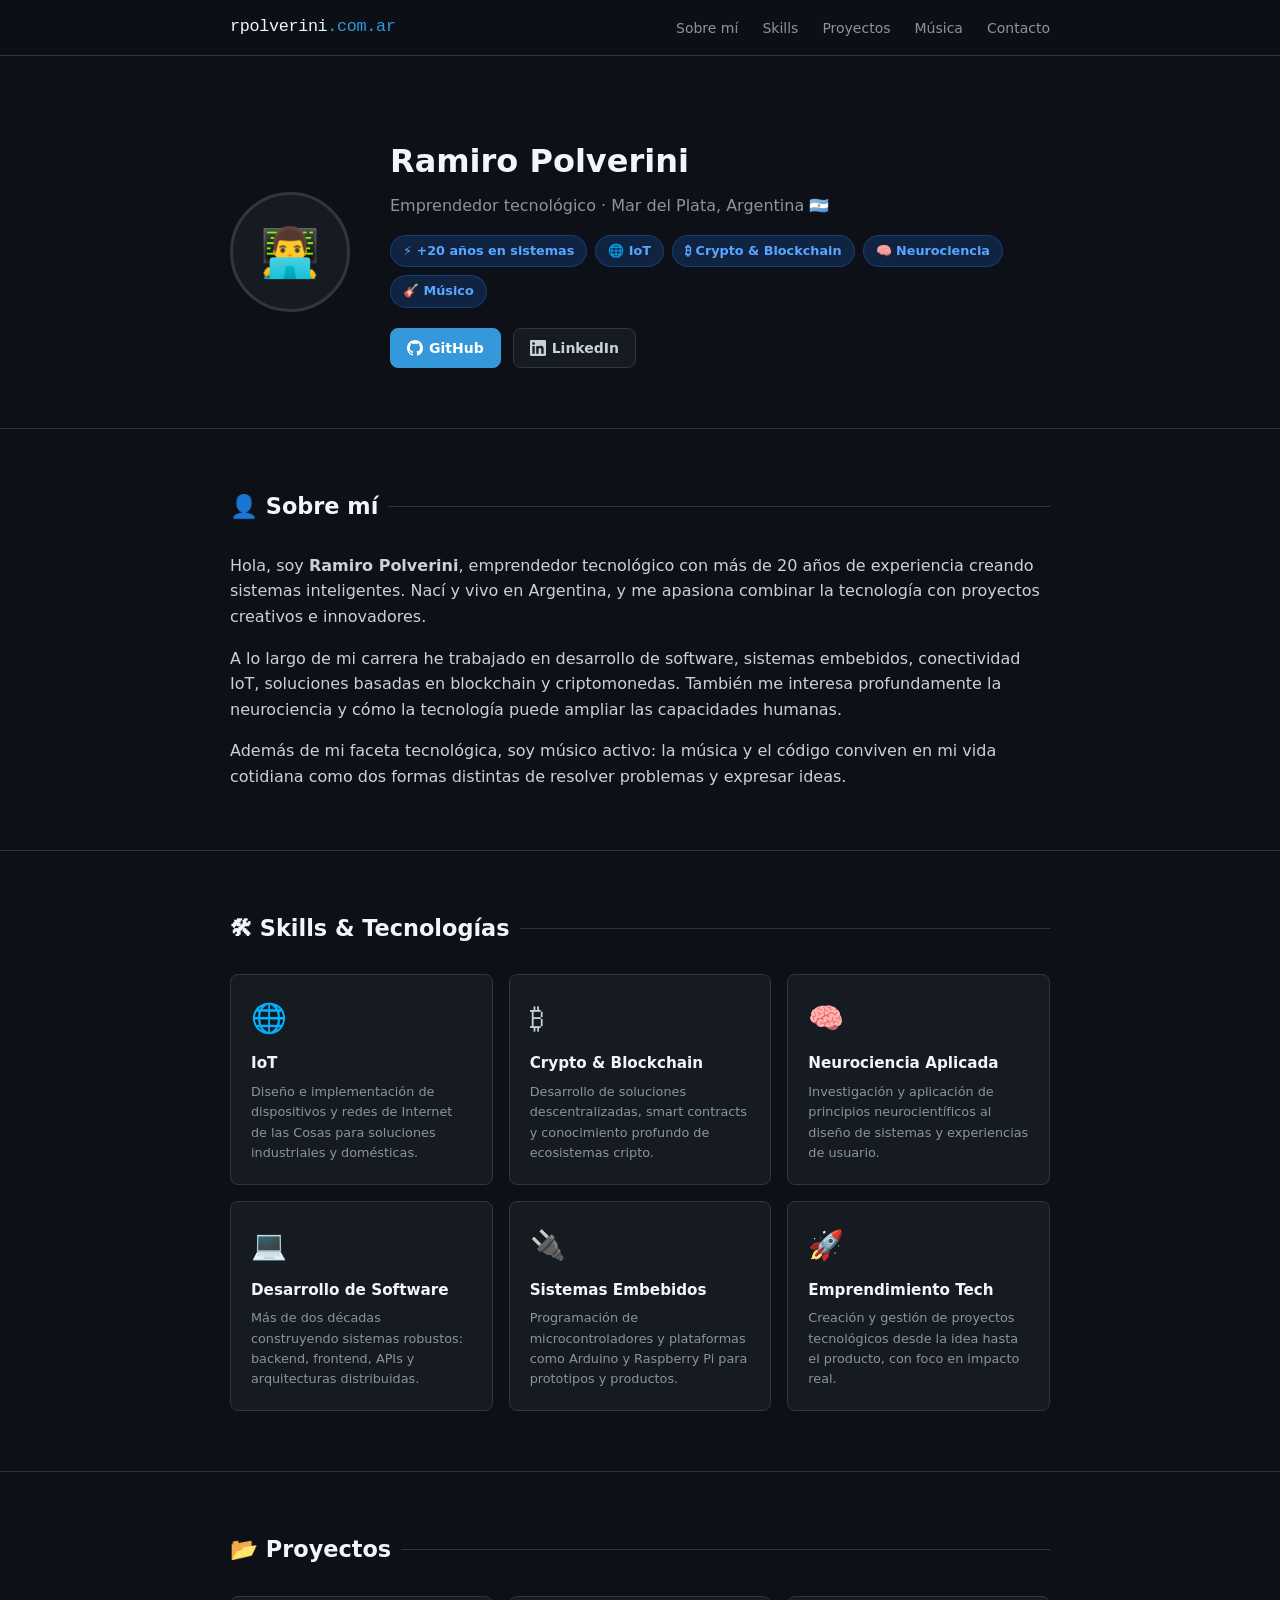
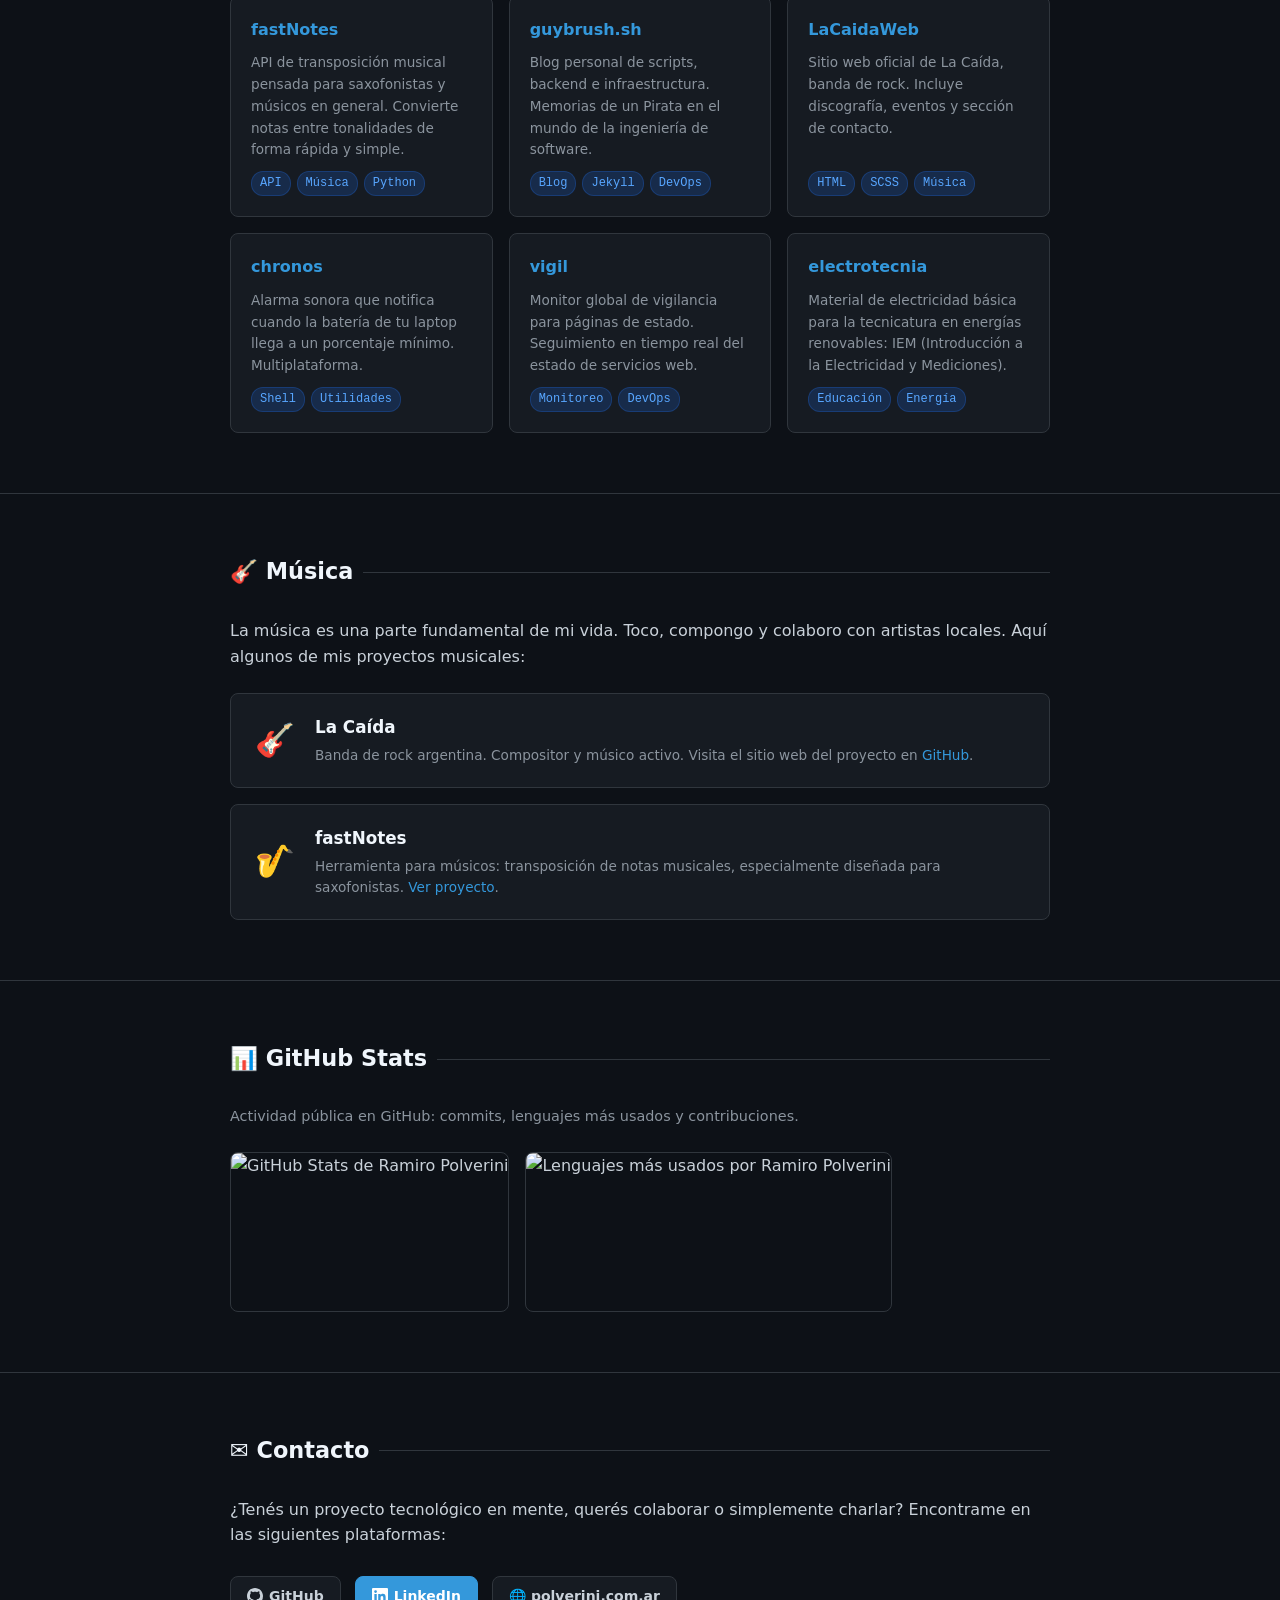
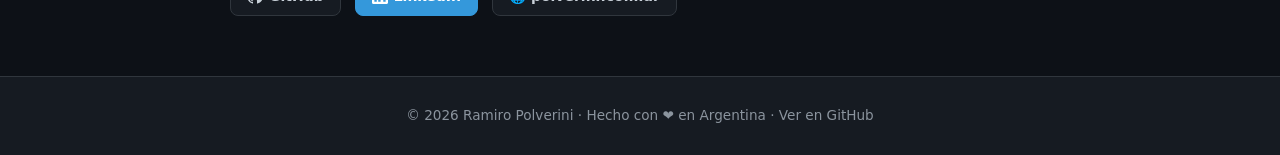
==== index.html @ 884b9150 "Add personal site for Ramiro Polverini (index.html + css/style.css) Agent-Logs-Url: https://github.c" ====
<!DOCTYPE html>
<html lang="es">
<head>
  <meta charset="UTF-8" />
  <meta name="viewport" content="width=device-width, initial-scale=1.0" />
  <title>Ramiro Polverini — Emprendedor Tecnológico</title>
  <meta name="description" content="Ramiro Polverini — Emprendedor tecnológico, más de 20 años creando sistemas inteligentes. Apasionado por el IoT, Crypto, BlockChain y Neurociencia." />
  <meta name="author" content="Ramiro Polverini" />
  <meta property="og:title" content="Ramiro Polverini" />
  <meta property="og:description" content="Emprendedor tecnológico | +20 años creando sistemas inteligentes | IoT · Crypto · Blockchain · Neurociencia" />
  <meta property="og:type" content="website" />
  <meta property="og:url" content="https://polverini.com.ar/rpolverini/" />
  <link rel="canonical" href="https://polverini.com.ar/rpolverini/" />
  <link rel="stylesheet" href="css/style.css" />
</head>
<body>

  <!-- ===== NAVIGATION ===== -->
  <nav>
    <div class="nav-inner">
      <span class="nav-brand">rpolverini<span>.com.ar</span></span>
      <ul class="nav-links">
        <li><a href="#about">Sobre mí</a></li>
        <li><a href="#skills">Skills</a></li>
        <li><a href="#projects">Proyectos</a></li>
        <li><a href="#music">Música</a></li>
        <li><a href="#contact">Contacto</a></li>
      </ul>
    </div>
  </nav>

  <!-- ===== HERO ===== -->
  <section id="hero">
    <div class="container">
      <div class="hero-inner">
        <div class="hero-avatar">👨‍💻</div>
        <div class="hero-text">
          <h1>Ramiro Polverini</h1>
          <p class="tagline">Emprendedor tecnológico · Mar del Plata, Argentina 🇦🇷</p>
          <div class="hero-badges">
            <span class="badge">⚡ +20 años en sistemas</span>
            <span class="badge">🌐 IoT</span>
            <span class="badge">₿ Crypto &amp; Blockchain</span>
            <span class="badge">🧠 Neurociencia</span>
            <span class="badge">🎸 Músico</span>
          </div>
          <div class="hero-social">
            <a class="btn btn-primary" href="https://github.com/rpolverini" target="_blank" rel="noopener noreferrer">
              <!-- GitHub icon -->
              <svg width="16" height="16" viewBox="0 0 16 16" fill="currentColor" aria-hidden="true">
                <path d="M8 0C3.58 0 0 3.58 0 8c0 3.54 2.29 6.53 5.47 7.59.4.07.55-.17.55-.38 0-.19-.01-.82-.01-1.49-2.01.37-2.53-.49-2.69-.94-.09-.23-.48-.94-.82-1.13-.28-.15-.68-.52-.01-.53.63-.01 1.08.58 1.23.82.72 1.21 1.87.87 2.33.66.07-.52.28-.87.51-1.07-1.78-.2-3.64-.89-3.64-3.95 0-.87.31-1.59.82-2.15-.08-.2-.36-1.02.08-2.12 0 0 .67-.21 2.2.82.64-.18 1.32-.27 2-.27.68 0 1.36.09 2 .27 1.53-1.04 2.2-.82 2.2-.82.44 1.1.16 1.92.08 2.12.51.56.82 1.27.82 2.15 0 3.07-1.87 3.75-3.65 3.95.29.25.54.73.54 1.48 0 1.07-.01 1.93-.01 2.2 0 .21.15.46.55.38A8.013 8.013 0 0016 8c0-4.42-3.58-8-8-8z"/>
              </svg>
              GitHub
            </a>
            <a class="btn" href="https://www.linkedin.com/in/rpolverini/" target="_blank" rel="noopener noreferrer">
              <!-- LinkedIn icon -->
              <svg width="16" height="16" viewBox="0 0 24 24" fill="currentColor" aria-hidden="true">
                <path d="M20.447 20.452h-3.554v-5.569c0-1.328-.027-3.037-1.852-3.037-1.853 0-2.136 1.445-2.136 2.939v5.667H9.351V9h3.414v1.561h.046c.477-.9 1.637-1.85 3.37-1.85 3.601 0 4.267 2.37 4.267 5.455v6.286zM5.337 7.433a2.062 2.062 0 01-2.063-2.065 2.064 2.064 0 112.063 2.065zm1.782 13.019H3.555V9h3.564v11.452zM22.225 0H1.771C.792 0 0 .774 0 1.729v20.542C0 23.227.792 24 1.771 24h20.451C23.2 24 24 23.227 24 22.271V1.729C24 .774 23.2 0 22.222 0h.003z"/>
              </svg>
              LinkedIn
            </a>
          </div>
        </div>
      </div>
    </div>
  </section>

  <!-- ===== ABOUT ===== -->
  <section id="about">
    <div class="container">
      <h2 class="section-title">👤 Sobre mí</h2>
      <p>
        Hola, soy <strong>Ramiro Polverini</strong>, emprendedor tecnológico con más de 20 años de experiencia
        creando sistemas inteligentes. Nací y vivo en Argentina, y me apasiona combinar la tecnología con
        proyectos creativos e innovadores.
      </p>
      <p>
        A lo largo de mi carrera he trabajado en desarrollo de software, sistemas embebidos,
        conectividad IoT, soluciones basadas en blockchain y criptomonedas. También me interesa profundamente
        la neurociencia y cómo la tecnología puede ampliar las capacidades humanas.
      </p>
      <p>
        Además de mi faceta tecnológica, soy músico activo: la música y el código conviven en mi vida
        cotidiana como dos formas distintas de resolver problemas y expresar ideas.
      </p>
    </div>
  </section>

  <!-- ===== SKILLS ===== -->
  <section id="skills">
    <div class="container">
      <h2 class="section-title">🛠 Skills &amp; Tecnologías</h2>
      <div class="skills-grid">

        <div class="skill-card">
          <div class="skill-icon">🌐</div>
          <h3>IoT</h3>
          <p>Diseño e implementación de dispositivos y redes de Internet de las Cosas para soluciones industriales y domésticas.</p>
        </div>

        <div class="skill-card">
          <div class="skill-icon">₿</div>
          <h3>Crypto &amp; Blockchain</h3>
          <p>Desarrollo de soluciones descentralizadas, smart contracts y conocimiento profundo de ecosistemas cripto.</p>
        </div>

        <div class="skill-card">
          <div class="skill-icon">🧠</div>
          <h3>Neurociencia Aplicada</h3>
          <p>Investigación y aplicación de principios neurocientíficos al diseño de sistemas y experiencias de usuario.</p>
        </div>

        <div class="skill-card">
          <div class="skill-icon">💻</div>
          <h3>Desarrollo de Software</h3>
          <p>Más de dos décadas construyendo sistemas robustos: backend, frontend, APIs y arquitecturas distribuidas.</p>
        </div>

        <div class="skill-card">
          <div class="skill-icon">🔌</div>
          <h3>Sistemas Embebidos</h3>
          <p>Programación de microcontroladores y plataformas como Arduino y Raspberry Pi para prototipos y productos.</p>
        </div>

        <div class="skill-card">
          <div class="skill-icon">🚀</div>
          <h3>Emprendimiento Tech</h3>
          <p>Creación y gestión de proyectos tecnológicos desde la idea hasta el producto, con foco en impacto real.</p>
        </div>

      </div>
    </div>
  </section>

  <!-- ===== PROJECTS ===== -->
  <section id="projects">
    <div class="container">
      <h2 class="section-title">📂 Proyectos</h2>
      <div class="projects-grid">

        <div class="project-card">
          <h3><a href="https://github.com/rpolverini/fastNotes" target="_blank" rel="noopener noreferrer">fastNotes</a></h3>
          <p>API de transposición musical pensada para saxofonistas y músicos en general. Convierte notas entre tonalidades de forma rápida y simple.</p>
          <div class="project-tags">
            <span class="tag">API</span>
            <span class="tag">Música</span>
            <span class="tag">Python</span>
          </div>
        </div>

        <div class="project-card">
          <h3><a href="https://github.com/rpolverini/guybrush.sh" target="_blank" rel="noopener noreferrer">guybrush.sh</a></h3>
          <p>Blog personal de scripts, backend e infraestructura. Memorias de un Pirata en el mundo de la ingeniería de software.</p>
          <div class="project-tags">
            <span class="tag">Blog</span>
            <span class="tag">Jekyll</span>
            <span class="tag">DevOps</span>
          </div>
        </div>

        <div class="project-card">
          <h3><a href="https://github.com/rpolverini/LaCaidaWeb" target="_blank" rel="noopener noreferrer">LaCaidaWeb</a></h3>
          <p>Sitio web oficial de La Caída, banda de rock. Incluye discografía, eventos y sección de contacto.</p>
          <div class="project-tags">
            <span class="tag">HTML</span>
            <span class="tag">SCSS</span>
            <span class="tag">Música</span>
          </div>
        </div>

        <div class="project-card">
          <h3><a href="https://github.com/rpolverini/chronos" target="_blank" rel="noopener noreferrer">chronos</a></h3>
          <p>Alarma sonora que notifica cuando la batería de tu laptop llega a un porcentaje mínimo. Multiplataforma.</p>
          <div class="project-tags">
            <span class="tag">Shell</span>
            <span class="tag">Utilidades</span>
          </div>
        </div>

        <div class="project-card">
          <h3><a href="https://github.com/rpolverini/vigil" target="_blank" rel="noopener noreferrer">vigil</a></h3>
          <p>Monitor global de vigilancia para páginas de estado. Seguimiento en tiempo real del estado de servicios web.</p>
          <div class="project-tags">
            <span class="tag">Monitoreo</span>
            <span class="tag">DevOps</span>
          </div>
        </div>

        <div class="project-card">
          <h3><a href="https://github.com/rpolverini/electrotecnia" target="_blank" rel="noopener noreferrer">electrotecnia</a></h3>
          <p>Material de electricidad básica para la tecnicatura en energías renovables: IEM (Introducción a la Electricidad y Mediciones).</p>
          <div class="project-tags">
            <span class="tag">Educación</span>
            <span class="tag">Energía</span>
          </div>
        </div>

      </div>
    </div>
  </section>

  <!-- ===== MUSIC ===== -->
  <section id="music">
    <div class="container">
      <h2 class="section-title">🎸 Música</h2>
      <p class="music-intro">
        La música es una parte fundamental de mi vida. Toco, compongo y colaboro con artistas locales.
        Aquí algunos de mis proyectos musicales:
      </p>
      <div class="music-bands">

        <div class="band-card">
          <div class="band-icon">🎸</div>
          <div class="band-info">
            <h3>La Caída</h3>
            <p>Banda de rock argentina. Compositor y músico activo. Visita el sitio web del proyecto en
              <a href="https://github.com/rpolverini/LaCaidaWeb" target="_blank" rel="noopener noreferrer">GitHub</a>.
            </p>
          </div>
        </div>

        <div class="band-card">
          <div class="band-icon">🎷</div>
          <div class="band-info">
            <h3>fastNotes</h3>
            <p>Herramienta para músicos: transposición de notas musicales, especialmente diseñada para saxofonistas.
              <a href="https://github.com/rpolverini/fastNotes" target="_blank" rel="noopener noreferrer">Ver proyecto</a>.
            </p>
          </div>
        </div>

      </div>
    </div>
  </section>

  <!-- ===== GITHUB STATS ===== -->
  <section id="stats">
    <div class="container">
      <h2 class="section-title">📊 GitHub Stats</h2>
      <p class="stats-desc">Actividad pública en GitHub: commits, lenguajes más usados y contribuciones.</p>
      <div class="github-stats">
        <img
          src="https://rpolverini-gh-stats.vercel.app/api?username=rpolverini&bg_color=00000000&text_color=3498db&hide_border=true&count_private=true&include_all_commits=true"
          alt="GitHub Stats de Ramiro Polverini"
          loading="lazy"
        />
        <img
          src="https://rpolverini-gh-stats.vercel.app/api/top-langs/?username=rpolverini&langs_count=5&layout=compact&bg_color=00000000&text_color=3498db&hide_border=true&count_private=true&include_all_commits=true&hide=html,scss,css"
          alt="Lenguajes más usados por Ramiro Polverini"
          loading="lazy"
        />
      </div>
    </div>
  </section>

  <!-- ===== CONTACT ===== -->
  <section id="contact">
    <div class="container">
      <h2 class="section-title">✉ Contacto</h2>
      <p class="contact-intro">
        ¿Tenés un proyecto tecnológico en mente, querés colaborar o simplemente charlar?
        Encontrame en las siguientes plataformas:
      </p>
      <div class="contact-links">
        <a class="btn" href="https://github.com/rpolverini" target="_blank" rel="noopener noreferrer">
          <svg width="16" height="16" viewBox="0 0 16 16" fill="currentColor" aria-hidden="true">
            <path d="M8 0C3.58 0 0 3.58 0 8c0 3.54 2.29 6.53 5.47 7.59.4.07.55-.17.55-.38 0-.19-.01-.82-.01-1.49-2.01.37-2.53-.49-2.69-.94-.09-.23-.48-.94-.82-1.13-.28-.15-.68-.52-.01-.53.63-.01 1.08.58 1.23.82.72 1.21 1.87.87 2.33.66.07-.52.28-.87.51-1.07-1.78-.2-3.64-.89-3.64-3.95 0-.87.31-1.59.82-2.15-.08-.2-.36-1.02.08-2.12 0 0 .67-.21 2.2.82.64-.18 1.32-.27 2-.27.68 0 1.36.09 2 .27 1.53-1.04 2.2-.82 2.2-.82.44 1.1.16 1.92.08 2.12.51.56.82 1.27.82 2.15 0 3.07-1.87 3.75-3.65 3.95.29.25.54.73.54 1.48 0 1.07-.01 1.93-.01 2.2 0 .21.15.46.55.38A8.013 8.013 0 0016 8c0-4.42-3.58-8-8-8z"/>
          </svg>
          GitHub
        </a>
        <a class="btn btn-primary" href="https://www.linkedin.com/in/rpolverini/" target="_blank" rel="noopener noreferrer">
          <svg width="16" height="16" viewBox="0 0 24 24" fill="currentColor" aria-hidden="true">
            <path d="M20.447 20.452h-3.554v-5.569c0-1.328-.027-3.037-1.852-3.037-1.853 0-2.136 1.445-2.136 2.939v5.667H9.351V9h3.414v1.561h.046c.477-.9 1.637-1.85 3.37-1.85 3.601 0 4.267 2.37 4.267 5.455v6.286zM5.337 7.433a2.062 2.062 0 01-2.063-2.065 2.064 2.064 0 112.063 2.065zm1.782 13.019H3.555V9h3.564v11.452zM22.225 0H1.771C.792 0 0 .774 0 1.729v20.542C0 23.227.792 24 1.771 24h20.451C23.2 24 24 23.227 24 22.271V1.729C24 .774 23.2 0 22.222 0h.003z"/>
          </svg>
          LinkedIn
        </a>
        <a class="btn" href="https://polverini.com.ar" target="_blank" rel="noopener noreferrer">
          🌐 polverini.com.ar
        </a>
      </div>
    </div>
  </section>

  <!-- ===== FOOTER ===== -->
  <footer>
    <div class="container">
      <p>
        &copy; <span id="year"></span> Ramiro Polverini ·
        Hecho con ❤ en Argentina ·
        <a href="https://github.com/rpolverini/ramiropolverini" target="_blank" rel="noopener noreferrer">Ver en GitHub</a>
      </p>
    </div>
  </footer>

  <script>
    document.getElementById('year').textContent = new Date().getFullYear();
  </script>

</body>
</html>
---- css/style.css ----
/* ===== Base & Reset ===== */
*, *::before, *::after {
  box-sizing: border-box;
  margin: 0;
  padding: 0;
}

:root {
  --color-bg: #0d1117;
  --color-surface: #161b22;
  --color-border: #30363d;
  --color-accent: #3498db;
  --color-accent-hover: #2980b9;
  --color-text: #c9d1d9;
  --color-text-muted: #8b949e;
  --color-heading: #f0f6fc;
  --color-tag-bg: #1f6feb33;
  --color-tag-text: #58a6ff;
  --font-main: 'Segoe UI', system-ui, -apple-system, sans-serif;
  --font-mono: 'SFMono-Regular', Consolas, 'Liberation Mono', Menlo, monospace;
  --radius: 8px;
  --transition: 0.25s ease;
}

html {
  scroll-behavior: smooth;
}

body {
  background-color: var(--color-bg);
  color: var(--color-text);
  font-family: var(--font-main);
  font-size: 16px;
  line-height: 1.6;
}

a {
  color: var(--color-accent);
  text-decoration: none;
  transition: color var(--transition);
}

a:hover {
  color: var(--color-accent-hover);
  text-decoration: underline;
}

img {
  max-width: 100%;
  display: block;
}

/* ===== Layout ===== */
.container {
  max-width: 860px;
  margin: 0 auto;
  padding: 0 20px;
}

/* ===== Nav ===== */
nav {
  position: sticky;
  top: 0;
  z-index: 100;
  background-color: rgba(13, 17, 23, 0.92);
  backdrop-filter: blur(10px);
  border-bottom: 1px solid var(--color-border);
  padding: 14px 0;
}

.nav-inner {
  max-width: 860px;
  margin: 0 auto;
  padding: 0 20px;
  display: flex;
  align-items: center;
  justify-content: space-between;
}

.nav-brand {
  font-family: var(--font-mono);
  font-size: 1.05rem;
  color: var(--color-heading);
  letter-spacing: -0.02em;
}

.nav-brand span {
  color: var(--color-accent);
}

.nav-links {
  list-style: none;
  display: flex;
  gap: 24px;
}

.nav-links a {
  color: var(--color-text-muted);
  font-size: 0.875rem;
  font-weight: 500;
  transition: color var(--transition);
}

.nav-links a:hover {
  color: var(--color-heading);
  text-decoration: none;
}

/* ===== Hero ===== */
#hero {
  padding: 80px 0 60px;
  border-bottom: 1px solid var(--color-border);
}

.hero-inner {
  display: flex;
  align-items: center;
  gap: 40px;
}

.hero-avatar {
  width: 120px;
  height: 120px;
  border-radius: 50%;
  border: 3px solid var(--color-border);
  background: var(--color-surface);
  flex-shrink: 0;
  overflow: hidden;
  display: flex;
  align-items: center;
  justify-content: center;
  font-size: 3rem;
}

.hero-text h1 {
  font-size: 2rem;
  font-weight: 700;
  color: var(--color-heading);
  margin-bottom: 6px;
}

.hero-text .tagline {
  font-size: 1rem;
  color: var(--color-text-muted);
  margin-bottom: 16px;
}

.hero-badges {
  display: flex;
  flex-wrap: wrap;
  gap: 8px;
  margin-bottom: 20px;
}

.badge {
  display: inline-flex;
  align-items: center;
  gap: 6px;
  padding: 5px 12px;
  border-radius: 20px;
  font-size: 0.8rem;
  font-weight: 600;
  background: var(--color-tag-bg);
  color: var(--color-tag-text);
  border: 1px solid #1f6feb55;
}

.hero-social {
  display: flex;
  gap: 12px;
}

.btn {
  display: inline-flex;
  align-items: center;
  gap: 6px;
  padding: 8px 16px;
  border-radius: var(--radius);
  font-size: 0.875rem;
  font-weight: 600;
  cursor: pointer;
  transition: background var(--transition), color var(--transition), border-color var(--transition);
  border: 1px solid var(--color-border);
  background: var(--color-surface);
  color: var(--color-text);
  text-decoration: none;
}

.btn:hover {
  background: var(--color-accent);
  color: #fff;
  border-color: var(--color-accent);
  text-decoration: none;
}

.btn-primary {
  background: var(--color-accent);
  color: #fff;
  border-color: var(--color-accent);
}

.btn-primary:hover {
  background: var(--color-accent-hover);
  border-color: var(--color-accent-hover);
}

/* ===== Sections ===== */
section {
  padding: 60px 0;
  border-bottom: 1px solid var(--color-border);
}

section:last-of-type {
  border-bottom: none;
}

.section-title {
  font-size: 1.4rem;
  font-weight: 700;
  color: var(--color-heading);
  margin-bottom: 28px;
  display: flex;
  align-items: center;
  gap: 10px;
}

.section-title::after {
  content: '';
  flex: 1;
  height: 1px;
  background: var(--color-border);
  display: block;
}

/* ===== About ===== */
#about p {
  margin-bottom: 16px;
  color: var(--color-text);
}

#about p:last-child {
  margin-bottom: 0;
}

/* ===== Skills ===== */
.skills-grid {
  display: grid;
  grid-template-columns: repeat(auto-fill, minmax(200px, 1fr));
  gap: 16px;
}

.skill-card {
  background: var(--color-surface);
  border: 1px solid var(--color-border);
  border-radius: var(--radius);
  padding: 20px;
  transition: border-color var(--transition), transform var(--transition);
}

.skill-card:hover {
  border-color: var(--color-accent);
  transform: translateY(-2px);
}

.skill-card .skill-icon {
  font-size: 1.8rem;
  margin-bottom: 10px;
}

.skill-card h3 {
  font-size: 0.95rem;
  color: var(--color-heading);
  margin-bottom: 6px;
}

.skill-card p {
  font-size: 0.8rem;
  color: var(--color-text-muted);
}

/* ===== Projects ===== */
.projects-grid {
  display: grid;
  grid-template-columns: repeat(auto-fill, minmax(260px, 1fr));
  gap: 16px;
}

.project-card {
  background: var(--color-surface);
  border: 1px solid var(--color-border);
  border-radius: var(--radius);
  padding: 20px;
  display: flex;
  flex-direction: column;
  gap: 10px;
  transition: border-color var(--transition), transform var(--transition);
}

.project-card:hover {
  border-color: var(--color-accent);
  transform: translateY(-2px);
}

.project-card h3 {
  font-size: 1rem;
  color: var(--color-accent);
}

.project-card h3 a {
  color: inherit;
}

.project-card h3 a:hover {
  text-decoration: underline;
}

.project-card p {
  font-size: 0.85rem;
  color: var(--color-text-muted);
  flex: 1;
}

.project-tags {
  display: flex;
  flex-wrap: wrap;
  gap: 6px;
}

.tag {
  background: var(--color-tag-bg);
  color: var(--color-tag-text);
  border: 1px solid #1f6feb44;
  padding: 2px 8px;
  border-radius: 12px;
  font-size: 0.75rem;
  font-family: var(--font-mono);
}

/* ===== Music ===== */
#music .music-intro {
  margin-bottom: 24px;
  color: var(--color-text);
}

.music-bands {
  display: flex;
  flex-direction: column;
  gap: 16px;
}

.band-card {
  background: var(--color-surface);
  border: 1px solid var(--color-border);
  border-radius: var(--radius);
  padding: 20px 24px;
  display: flex;
  align-items: center;
  gap: 20px;
  transition: border-color var(--transition);
}

.band-card:hover {
  border-color: var(--color-accent);
}

.band-icon {
  font-size: 2rem;
  flex-shrink: 0;
}

.band-info h3 {
  font-size: 1.05rem;
  color: var(--color-heading);
  margin-bottom: 4px;
}

.band-info p {
  font-size: 0.85rem;
  color: var(--color-text-muted);
}

/* ===== Contact ===== */
#contact .contact-intro {
  margin-bottom: 28px;
  color: var(--color-text);
}

.contact-links {
  display: flex;
  flex-wrap: wrap;
  gap: 14px;
}

/* ===== GitHub Stats ===== */
#stats .stats-desc {
  margin-bottom: 24px;
  color: var(--color-text-muted);
  font-size: 0.9rem;
}

.github-stats {
  display: flex;
  flex-wrap: wrap;
  gap: 16px;
}

.github-stats img {
  border-radius: var(--radius);
  border: 1px solid var(--color-border);
  height: 160px;
}

/* ===== Footer ===== */
footer {
  background: var(--color-surface);
  border-top: 1px solid var(--color-border);
  padding: 28px 0;
  text-align: center;
  font-size: 0.85rem;
  color: var(--color-text-muted);
}

footer a {
  color: var(--color-text-muted);
}

footer a:hover {
  color: var(--color-accent);
}

/* ===== Responsive ===== */
@media (max-width: 640px) {
  .hero-inner {
    flex-direction: column;
    text-align: center;
  }

  .hero-badges {
    justify-content: center;
  }

  .hero-social {
    justify-content: center;
  }

  .nav-links {
    display: none;
  }

  .github-stats {
    flex-direction: column;
  }

  .github-stats img {
    height: auto;
    width: 100%;
  }
}
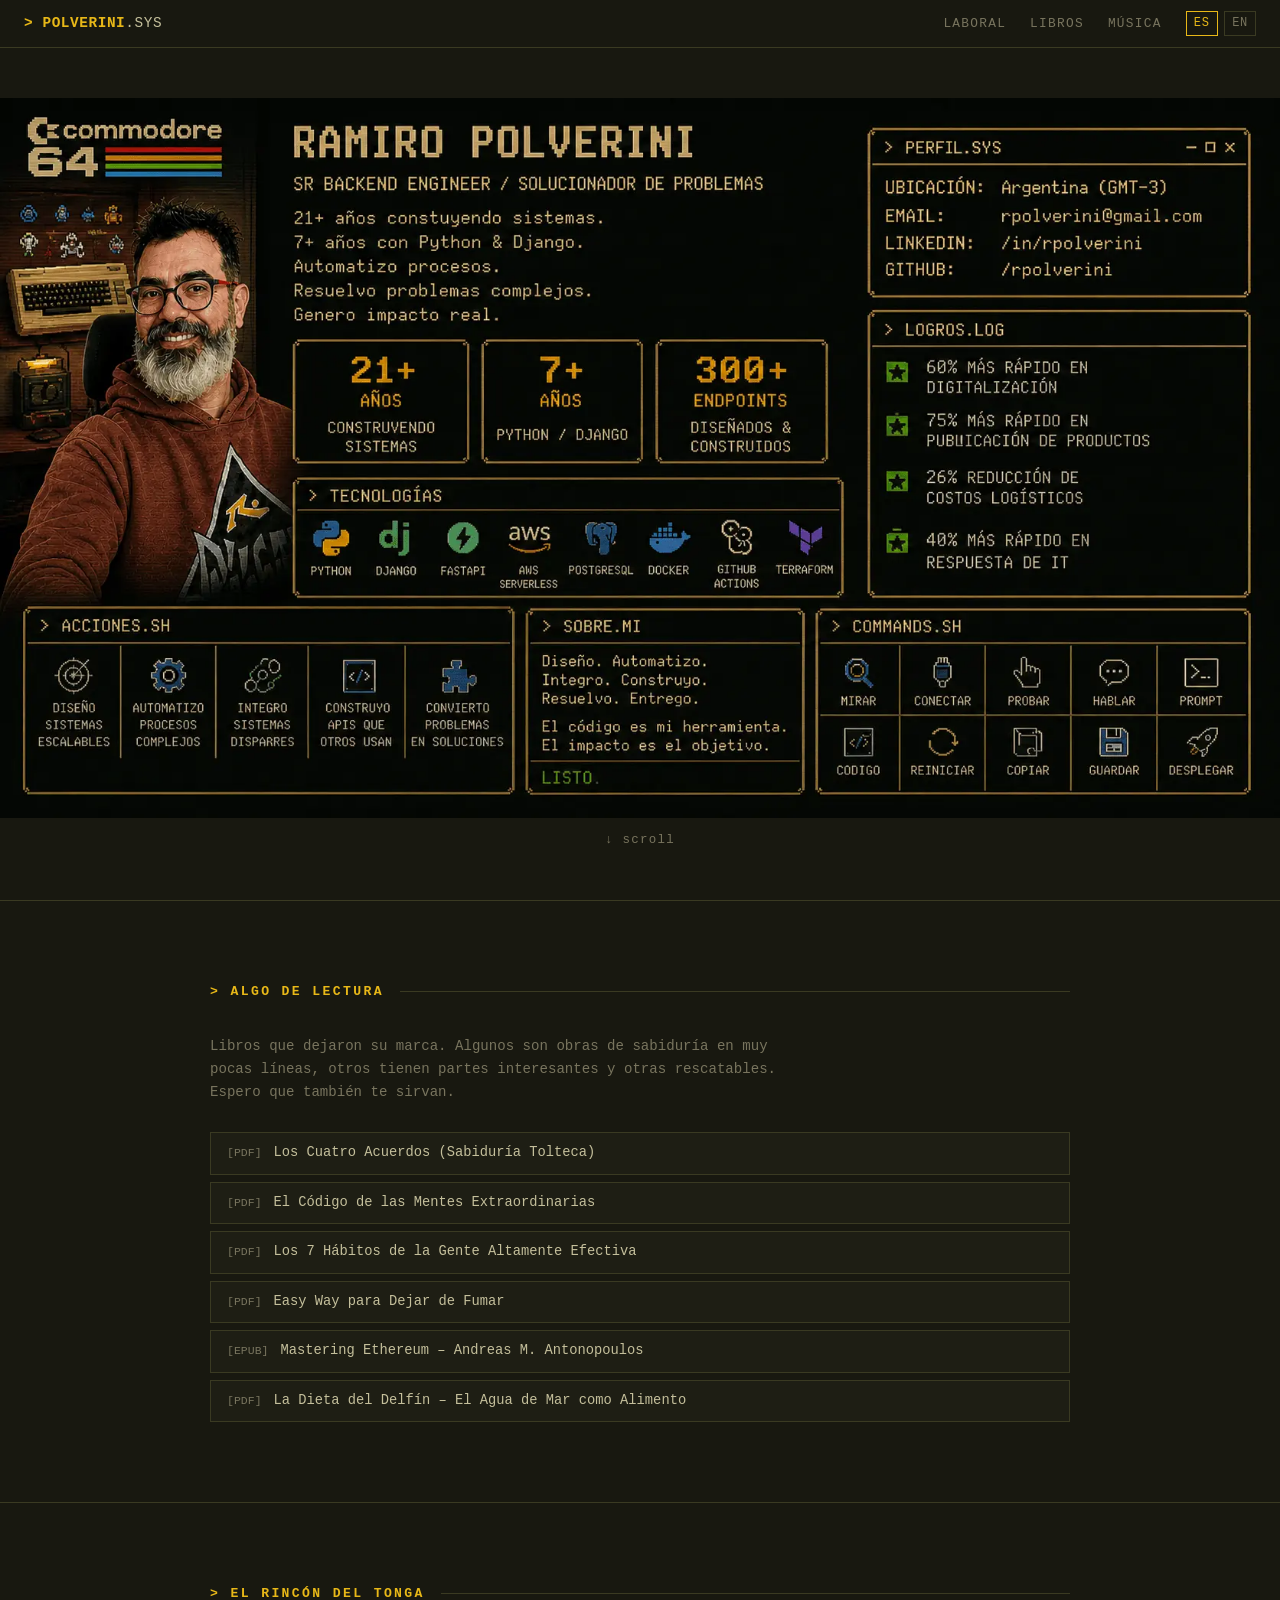
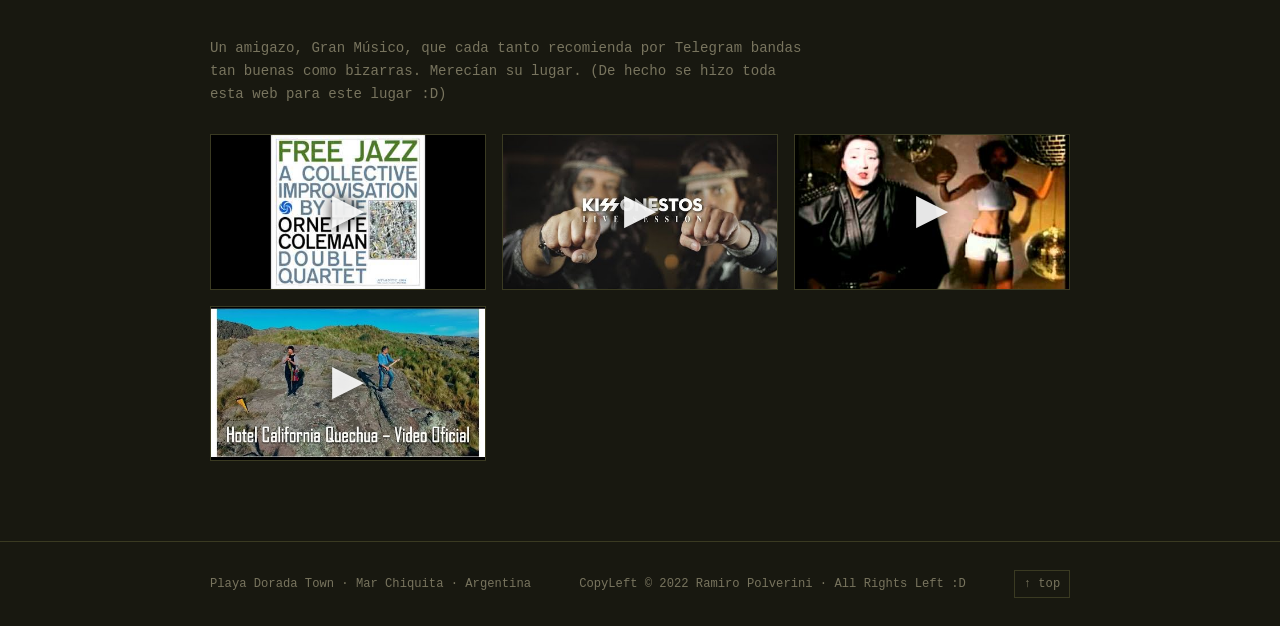
==== commit bbb86a29: "Rediseño completo del sitio personal - Nueva estética retro terminal (Commodore 64) basada en el CV " ====
--- a/index.html
+++ b/index.html
@@ -1,299 +1,160 @@
-<!DOCTYPE html>
+<!doctype html>
 <html lang="es">
 <head>
-  <meta charset="UTF-8" />
-  <meta name="viewport" content="width=device-width, initial-scale=1.0" />
-  <title>Ramiro Polverini — Emprendedor Tecnológico</title>
-  <meta name="description" content="Ramiro Polverini — Emprendedor tecnológico, más de 20 años creando sistemas inteligentes. Apasionado por el IoT, Crypto, BlockChain y Neurociencia." />
-  <meta name="author" content="Ramiro Polverini" />
-  <meta property="og:title" content="Ramiro Polverini" />
-  <meta property="og:description" content="Emprendedor tecnológico | +20 años creando sistemas inteligentes | IoT · Crypto · Blockchain · Neurociencia" />
-  <meta property="og:type" content="website" />
-  <meta property="og:url" content="https://polverini.com.ar/rpolverini/" />
-  <link rel="canonical" href="https://polverini.com.ar/rpolverini/" />
-  <link rel="stylesheet" href="css/style.css" />
+  <meta charset="utf-8">
+  <meta name="viewport" content="width=device-width, initial-scale=1">
+  <title>Ramiro Polverini – SR Backend Engineer</title>
+  <meta name="description" content="Portfolio personal de Ramiro Polverini – SR Backend Engineer, Solucionador de Problemas. Playa Dorada, Mar Chiquita, Argentina.">
+  <link rel="preload" as="image" href="images/graphic_cv/GraphicCV.legacy.Spanish.webp" type="image/webp">
+  <link rel="stylesheet" href="css/style.css">
 </head>
 <body>
 
-  <!-- ===== NAVIGATION ===== -->
-  <nav>
-    <div class="nav-inner">
-      <span class="nav-brand">rpolverini<span>.com.ar</span></span>
+  <nav class="nav" id="top">
+    <a href="#laboral" class="nav-brand">&gt;&nbsp;POLVERINI<span>.SYS</span></a>
+    <button class="nav-toggle" id="nav-toggle" aria-label="Menú" aria-expanded="false">&#9776;</button>
+    <div class="nav-end" id="nav-end">
       <ul class="nav-links">
-        <li><a href="#about">Sobre mí</a></li>
-        <li><a href="#skills">Skills</a></li>
-        <li><a href="#projects">Proyectos</a></li>
-        <li><a href="#music">Música</a></li>
-        <li><a href="#contact">Contacto</a></li>
+        <li><a href="#laboral">Laboral</a></li>
+        <li><a href="#libros">Libros</a></li>
+        <li><a href="#musica">Música</a></li>
       </ul>
+      <div class="nav-lang">
+        <a href="index.html" aria-current="true">ES</a>
+        <a href="en/index.html">EN</a>
+      </div>
     </div>
   </nav>
 
-  <!-- ===== HERO ===== -->
-  <section id="hero">
-    <div class="container">
-      <div class="hero-inner">
-        <div class="hero-avatar">👨‍💻</div>
-        <div class="hero-text">
-          <h1>Ramiro Polverini</h1>
-          <p class="tagline">Emprendedor tecnológico · Mar del Plata, Argentina 🇦🇷</p>
-          <div class="hero-badges">
-            <span class="badge">⚡ +20 años en sistemas</span>
-            <span class="badge">🌐 IoT</span>
-            <span class="badge">₿ Crypto &amp; Blockchain</span>
-            <span class="badge">🧠 Neurociencia</span>
-            <span class="badge">🎸 Músico</span>
-          </div>
-          <div class="hero-social">
-            <a class="btn btn-primary" href="https://github.com/rpolverini" target="_blank" rel="noopener noreferrer">
-              <!-- GitHub icon -->
-              <svg width="16" height="16" viewBox="0 0 16 16" fill="currentColor" aria-hidden="true">
-                <path d="M8 0C3.58 0 0 3.58 0 8c0 3.54 2.29 6.53 5.47 7.59.4.07.55-.17.55-.38 0-.19-.01-.82-.01-1.49-2.01.37-2.53-.49-2.69-.94-.09-.23-.48-.94-.82-1.13-.28-.15-.68-.52-.01-.53.63-.01 1.08.58 1.23.82.72 1.21 1.87.87 2.33.66.07-.52.28-.87.51-1.07-1.78-.2-3.64-.89-3.64-3.95 0-.87.31-1.59.82-2.15-.08-.2-.36-1.02.08-2.12 0 0 .67-.21 2.2.82.64-.18 1.32-.27 2-.27.68 0 1.36.09 2 .27 1.53-1.04 2.2-.82 2.2-.82.44 1.1.16 1.92.08 2.12.51.56.82 1.27.82 2.15 0 3.07-1.87 3.75-3.65 3.95.29.25.54.73.54 1.48 0 1.07-.01 1.93-.01 2.2 0 .21.15.46.55.38A8.013 8.013 0 0016 8c0-4.42-3.58-8-8-8z"/>
-              </svg>
-              GitHub
-            </a>
-            <a class="btn" href="https://www.linkedin.com/in/rpolverini/" target="_blank" rel="noopener noreferrer">
-              <!-- LinkedIn icon -->
-              <svg width="16" height="16" viewBox="0 0 24 24" fill="currentColor" aria-hidden="true">
-                <path d="M20.447 20.452h-3.554v-5.569c0-1.328-.027-3.037-1.852-3.037-1.853 0-2.136 1.445-2.136 2.939v5.667H9.351V9h3.414v1.561h.046c.477-.9 1.637-1.85 3.37-1.85 3.601 0 4.267 2.37 4.267 5.455v6.286zM5.337 7.433a2.062 2.062 0 01-2.063-2.065 2.064 2.064 0 112.063 2.065zm1.782 13.019H3.555V9h3.564v11.452zM22.225 0H1.771C.792 0 0 .774 0 1.729v20.542C0 23.227.792 24 1.771 24h20.451C23.2 24 24 23.227 24 22.271V1.729C24 .774 23.2 0 22.222 0h.003z"/>
-              </svg>
-              LinkedIn
-            </a>
-          </div>
+  <main>
+
+    <!-- ═══════════════════════════════════════
+         LABORAL — CV gráfico a pantalla completa
+         ═══════════════════════════════════════ -->
+    <section id="laboral">
+      <div class="cv-wrap">
+        <picture>
+          <source srcset="images/graphic_cv/GraphicCV.legacy.Spanish.webp" type="image/webp">
+          <img
+            src="images/graphic_cv/GraphicCV.legacy.Spanish.png"
+            alt="CV Gráfico – Ramiro Polverini, SR Backend Engineer"
+            width="1672"
+            height="941"
+            fetchpriority="high"
+          >
+        </picture>
+
+        <!--
+          Hotspots sobre el CV (PERFIL.SYS, esquina superior derecha).
+          Coordenadas aproximadas sobre imagen 1672×941:
+            LinkedIn: y≈155-190px (16.5%–20.2%), x≈1062px+ (63.5%)
+            GitHub:   y≈193-228px (20.5%–24.2%), x≈1062px+ (63.5%)
+          Ajustar top/height si la imagen cambia.
+        -->
+        <a class="cv-link"
+           href="https://www.linkedin.com/in/rpolverini/"
+           target="_blank" rel="noopener"
+           aria-label="LinkedIn – Ramiro Polverini"
+           style="top:15%;left:63%;width:35%;height:6%"></a>
+
+        <a class="cv-link"
+           href="https://github.com/rpolverini"
+           target="_blank" rel="noopener"
+           aria-label="GitHub – rpolverini"
+           style="top:21%;left:63%;width:35%;height:6%"></a>
+      </div>
+      <p class="scroll-hint">&#x2193;&nbsp;scroll</p>
+    </section>
+
+    <!-- ═══════════════════════════════════════
+         LIBROS — Algo de Lectura
+         ═══════════════════════════════════════ -->
+    <section id="libros" class="section">
+      <div class="section-inner">
+        <div class="section-heading"><h2>Algo de Lectura</h2></div>
+        <p class="section-desc">
+          Libros que dejaron su marca. Algunos son obras de sabiduría
+          en muy pocas líneas, otros tienen partes interesantes y otras
+          rescatables. Espero que también te sirvan.
+        </p>
+        <div class="book-list">
+          <a class="book-item" href="libros/los-4acuerdos.pdf">
+            Los Cuatro Acuerdos (Sabiduría Tolteca)
+          </a>
+          <a class="book-item" href="libros/El_codigo.pdf">
+            El Código de las Mentes Extraordinarias
+          </a>
+          <a class="book-item" href="libros/Los_7_Habitos.pdf">
+            Los 7 Hábitos de la Gente Altamente Efectiva
+          </a>
+          <a class="book-item" href="libros/Es_facil_dejar_de_fumar.pdf">
+            Easy Way para Dejar de Fumar
+          </a>
+          <a class="book-item epub" href="libros/Mastering_Ethereum.epub">
+            Mastering Ethereum – Andreas M. Antonopoulos
+          </a>
+          <a class="book-item" href="libros/la_dieta_del_delfin.pdf">
+            La Dieta del Delfín – El Agua de Mar como Alimento
+          </a>
         </div>
       </div>
-    </div>
-  </section>
+    </section>
 
-  <!-- ===== ABOUT ===== -->
-  <section id="about">
-    <div class="container">
-      <h2 class="section-title">👤 Sobre mí</h2>
-      <p>
-        Hola, soy <strong>Ramiro Polverini</strong>, emprendedor tecnológico con más de 20 años de experiencia
-        creando sistemas inteligentes. Nací y vivo en Argentina, y me apasiona combinar la tecnología con
-        proyectos creativos e innovadores.
-      </p>
-      <p>
-        A lo largo de mi carrera he trabajado en desarrollo de software, sistemas embebidos,
-        conectividad IoT, soluciones basadas en blockchain y criptomonedas. También me interesa profundamente
-        la neurociencia y cómo la tecnología puede ampliar las capacidades humanas.
-      </p>
-      <p>
-        Además de mi faceta tecnológica, soy músico activo: la música y el código conviven en mi vida
-        cotidiana como dos formas distintas de resolver problemas y expresar ideas.
-      </p>
-    </div>
-  </section>
+    <!-- ═══════════════════════════════════════
+         MUSICA — El Rincón del Tonga
+         ═══════════════════════════════════════ -->
+    <section id="musica" class="section">
+      <div class="section-inner">
+        <div class="section-heading"><h2>El Rincón del Tonga</h2></div>
+        <p class="section-desc">
+          Un amigazo, Gran Músico, que cada tanto recomienda por Telegram
+          bandas tan buenas como bizarras. Merecían su lugar.
+          (De hecho se hizo toda esta web para este lugar :D)
+        </p>
+        <div class="yt-grid">
+          <a class="yt-card" href="https://www.youtube.com/watch?v=iPDzlSda8P8"
+             target="_blank" rel="noopener" aria-label="Ver video en YouTube">
+            <img src="images/yt/iPDzlSda8P8.jpg" alt="" width="480" height="360" loading="lazy">
+            <span class="yt-play">&#9654;</span>
+          </a>
+          <a class="yt-card" href="https://www.youtube.com/watch?v=MuTVmB80Cak"
+             target="_blank" rel="noopener" aria-label="Ver video en YouTube">
+            <img src="images/yt/MuTVmB80Cak.jpg" alt="" width="480" height="360" loading="lazy">
+            <span class="yt-play">&#9654;</span>
+          </a>
+          <a class="yt-card" href="https://www.youtube.com/watch?v=lpZTxSGl_vs"
+             target="_blank" rel="noopener" aria-label="Ver video en YouTube">
+            <img src="images/yt/lpZTxSGl_vs.jpg" alt="" width="480" height="360" loading="lazy">
+            <span class="yt-play">&#9654;</span>
+          </a>
+          <a class="yt-card" href="https://www.youtube.com/watch?v=5fhE6Aqb_p0"
+             target="_blank" rel="noopener" aria-label="Ver video en YouTube">
+            <img src="images/yt/5fhE6Aqb_p0.jpg" alt="" width="480" height="360" loading="lazy">
+            <span class="yt-play">&#9654;</span>
+          </a>
+        </div>
+      </div>
+    </section>
 
-  <!-- ===== SKILLS ===== -->
-  <section id="skills">
-    <div class="container">
-      <h2 class="section-title">🛠 Skills &amp; Tecnologías</h2>
-      <div class="skills-grid">
+  </main>
 
-        <div class="skill-card">
-          <div class="skill-icon">🌐</div>
-          <h3>IoT</h3>
-          <p>Diseño e implementación de dispositivos y redes de Internet de las Cosas para soluciones industriales y domésticas.</p>
-        </div>
-
-        <div class="skill-card">
-          <div class="skill-icon">₿</div>
-          <h3>Crypto &amp; Blockchain</h3>
-          <p>Desarrollo de soluciones descentralizadas, smart contracts y conocimiento profundo de ecosistemas cripto.</p>
-        </div>
-
-        <div class="skill-card">
-          <div class="skill-icon">🧠</div>
-          <h3>Neurociencia Aplicada</h3>
-          <p>Investigación y aplicación de principios neurocientíficos al diseño de sistemas y experiencias de usuario.</p>
-        </div>
-
-        <div class="skill-card">
-          <div class="skill-icon">💻</div>
-          <h3>Desarrollo de Software</h3>
-          <p>Más de dos décadas construyendo sistemas robustos: backend, frontend, APIs y arquitecturas distribuidas.</p>
-        </div>
-
-        <div class="skill-card">
-          <div class="skill-icon">🔌</div>
-          <h3>Sistemas Embebidos</h3>
-          <p>Programación de microcontroladores y plataformas como Arduino y Raspberry Pi para prototipos y productos.</p>
-        </div>
-
-        <div class="skill-card">
-          <div class="skill-icon">🚀</div>
-          <h3>Emprendimiento Tech</h3>
-          <p>Creación y gestión de proyectos tecnológicos desde la idea hasta el producto, con foco en impacto real.</p>
-        </div>
-
-      </div>
-    </div>
-  </section>
-
-  <!-- ===== PROJECTS ===== -->
-  <section id="projects">
-    <div class="container">
-      <h2 class="section-title">📂 Proyectos</h2>
-      <div class="projects-grid">
-
-        <div class="project-card">
-          <h3><a href="https://github.com/rpolverini/fastNotes" target="_blank" rel="noopener noreferrer">fastNotes</a></h3>
-          <p>API de transposición musical pensada para saxofonistas y músicos en general. Convierte notas entre tonalidades de forma rápida y simple.</p>
-          <div class="project-tags">
-            <span class="tag">API</span>
-            <span class="tag">Música</span>
-            <span class="tag">Python</span>
-          </div>
-        </div>
-
-        <div class="project-card">
-          <h3><a href="https://github.com/rpolverini/guybrush.sh" target="_blank" rel="noopener noreferrer">guybrush.sh</a></h3>
-          <p>Blog personal de scripts, backend e infraestructura. Memorias de un Pirata en el mundo de la ingeniería de software.</p>
-          <div class="project-tags">
-            <span class="tag">Blog</span>
-            <span class="tag">Jekyll</span>
-            <span class="tag">DevOps</span>
-          </div>
-        </div>
-
-        <div class="project-card">
-          <h3><a href="https://github.com/rpolverini/LaCaidaWeb" target="_blank" rel="noopener noreferrer">LaCaidaWeb</a></h3>
-          <p>Sitio web oficial de La Caída, banda de rock. Incluye discografía, eventos y sección de contacto.</p>
-          <div class="project-tags">
-            <span class="tag">HTML</span>
-            <span class="tag">SCSS</span>
-            <span class="tag">Música</span>
-          </div>
-        </div>
-
-        <div class="project-card">
-          <h3><a href="https://github.com/rpolverini/chronos" target="_blank" rel="noopener noreferrer">chronos</a></h3>
-          <p>Alarma sonora que notifica cuando la batería de tu laptop llega a un porcentaje mínimo. Multiplataforma.</p>
-          <div class="project-tags">
-            <span class="tag">Shell</span>
-            <span class="tag">Utilidades</span>
-          </div>
-        </div>
-
-        <div class="project-card">
-          <h3><a href="https://github.com/rpolverini/vigil" target="_blank" rel="noopener noreferrer">vigil</a></h3>
-          <p>Monitor global de vigilancia para páginas de estado. Seguimiento en tiempo real del estado de servicios web.</p>
-          <div class="project-tags">
-            <span class="tag">Monitoreo</span>
-            <span class="tag">DevOps</span>
-          </div>
-        </div>
-
-        <div class="project-card">
-          <h3><a href="https://github.com/rpolverini/electrotecnia" target="_blank" rel="noopener noreferrer">electrotecnia</a></h3>
-          <p>Material de electricidad básica para la tecnicatura en energías renovables: IEM (Introducción a la Electricidad y Mediciones).</p>
-          <div class="project-tags">
-            <span class="tag">Educación</span>
-            <span class="tag">Energía</span>
-          </div>
-        </div>
-
-      </div>
-    </div>
-  </section>
-
-  <!-- ===== MUSIC ===== -->
-  <section id="music">
-    <div class="container">
-      <h2 class="section-title">🎸 Música</h2>
-      <p class="music-intro">
-        La música es una parte fundamental de mi vida. Toco, compongo y colaboro con artistas locales.
-        Aquí algunos de mis proyectos musicales:
-      </p>
-      <div class="music-bands">
-
-        <div class="band-card">
-          <div class="band-icon">🎸</div>
-          <div class="band-info">
-            <h3>La Caída</h3>
-            <p>Banda de rock argentina. Compositor y músico activo. Visita el sitio web del proyecto en
-              <a href="https://github.com/rpolverini/LaCaidaWeb" target="_blank" rel="noopener noreferrer">GitHub</a>.
-            </p>
-          </div>
-        </div>
-
-        <div class="band-card">
-          <div class="band-icon">🎷</div>
-          <div class="band-info">
-            <h3>fastNotes</h3>
-            <p>Herramienta para músicos: transposición de notas musicales, especialmente diseñada para saxofonistas.
-              <a href="https://github.com/rpolverini/fastNotes" target="_blank" rel="noopener noreferrer">Ver proyecto</a>.
-            </p>
-          </div>
-        </div>
-
-      </div>
-    </div>
-  </section>
-
-  <!-- ===== GITHUB STATS ===== -->
-  <section id="stats">
-    <div class="container">
-      <h2 class="section-title">📊 GitHub Stats</h2>
-      <p class="stats-desc">Actividad pública en GitHub: commits, lenguajes más usados y contribuciones.</p>
-      <div class="github-stats">
-        <img
-          src="https://rpolverini-gh-stats.vercel.app/api?username=rpolverini&bg_color=00000000&text_color=3498db&hide_border=true&count_private=true&include_all_commits=true"
-          alt="GitHub Stats de Ramiro Polverini"
-          loading="lazy"
-        />
-        <img
-          src="https://rpolverini-gh-stats.vercel.app/api/top-langs/?username=rpolverini&langs_count=5&layout=compact&bg_color=00000000&text_color=3498db&hide_border=true&count_private=true&include_all_commits=true&hide=html,scss,css"
-          alt="Lenguajes más usados por Ramiro Polverini"
-          loading="lazy"
-        />
-      </div>
-    </div>
-  </section>
-
-  <!-- ===== CONTACT ===== -->
-  <section id="contact">
-    <div class="container">
-      <h2 class="section-title">✉ Contacto</h2>
-      <p class="contact-intro">
-        ¿Tenés un proyecto tecnológico en mente, querés colaborar o simplemente charlar?
-        Encontrame en las siguientes plataformas:
-      </p>
-      <div class="contact-links">
-        <a class="btn" href="https://github.com/rpolverini" target="_blank" rel="noopener noreferrer">
-          <svg width="16" height="16" viewBox="0 0 16 16" fill="currentColor" aria-hidden="true">
-            <path d="M8 0C3.58 0 0 3.58 0 8c0 3.54 2.29 6.53 5.47 7.59.4.07.55-.17.55-.38 0-.19-.01-.82-.01-1.49-2.01.37-2.53-.49-2.69-.94-.09-.23-.48-.94-.82-1.13-.28-.15-.68-.52-.01-.53.63-.01 1.08.58 1.23.82.72 1.21 1.87.87 2.33.66.07-.52.28-.87.51-1.07-1.78-.2-3.64-.89-3.64-3.95 0-.87.31-1.59.82-2.15-.08-.2-.36-1.02.08-2.12 0 0 .67-.21 2.2.82.64-.18 1.32-.27 2-.27.68 0 1.36.09 2 .27 1.53-1.04 2.2-.82 2.2-.82.44 1.1.16 1.92.08 2.12.51.56.82 1.27.82 2.15 0 3.07-1.87 3.75-3.65 3.95.29.25.54.73.54 1.48 0 1.07-.01 1.93-.01 2.2 0 .21.15.46.55.38A8.013 8.013 0 0016 8c0-4.42-3.58-8-8-8z"/>
-          </svg>
-          GitHub
-        </a>
-        <a class="btn btn-primary" href="https://www.linkedin.com/in/rpolverini/" target="_blank" rel="noopener noreferrer">
-          <svg width="16" height="16" viewBox="0 0 24 24" fill="currentColor" aria-hidden="true">
-            <path d="M20.447 20.452h-3.554v-5.569c0-1.328-.027-3.037-1.852-3.037-1.853 0-2.136 1.445-2.136 2.939v5.667H9.351V9h3.414v1.561h.046c.477-.9 1.637-1.85 3.37-1.85 3.601 0 4.267 2.37 4.267 5.455v6.286zM5.337 7.433a2.062 2.062 0 01-2.063-2.065 2.064 2.064 0 112.063 2.065zm1.782 13.019H3.555V9h3.564v11.452zM22.225 0H1.771C.792 0 0 .774 0 1.729v20.542C0 23.227.792 24 1.771 24h20.451C23.2 24 24 23.227 24 22.271V1.729C24 .774 23.2 0 22.222 0h.003z"/>
-          </svg>
-          LinkedIn
-        </a>
-        <a class="btn" href="https://polverini.com.ar" target="_blank" rel="noopener noreferrer">
-          🌐 polverini.com.ar
-        </a>
-      </div>
-    </div>
-  </section>
-
-  <!-- ===== FOOTER ===== -->
-  <footer>
-    <div class="container">
-      <p>
-        &copy; <span id="year"></span> Ramiro Polverini ·
-        Hecho con ❤ en Argentina ·
-        <a href="https://github.com/rpolverini/ramiropolverini" target="_blank" rel="noopener noreferrer">Ver en GitHub</a>
-      </p>
+  <footer class="site-footer">
+    <div class="footer-inner">
+      <span>Playa Dorada Town &middot; Mar Chiquita &middot; Argentina</span>
+      <span>CopyLeft &copy; 2022 Ramiro Polverini &middot; All Rights Left :D</span>
+      <a href="#top" class="back-top">&#x2191;&nbsp;top</a>
     </div>
   </footer>
 
   <script>
-    document.getElementById('year').textContent = new Date().getFullYear();
+    (function(){
+      var btn = document.getElementById('nav-toggle');
+      var menu = document.getElementById('nav-end');
+      btn.addEventListener('click', function(){
+        var open = menu.classList.toggle('open');
+        btn.setAttribute('aria-expanded', open);
+      });
+    })();
   </script>
 
 </body>
--- a/css/style.css
+++ b/css/style.css
@@ -1,458 +1,326 @@
-/* ===== Base & Reset ===== */
-*, *::before, *::after {
-  box-sizing: border-box;
-  margin: 0;
-  padding: 0;
-}
-
+/* ── RESET ──────────────────────────────────────── */
+*, *::before, *::after { box-sizing: border-box; margin: 0; padding: 0; }
+
+/* ── TOKENS ─────────────────────────────────────── */
 :root {
-  --color-bg: #0d1117;
-  --color-surface: #161b22;
-  --color-border: #30363d;
-  --color-accent: #3498db;
-  --color-accent-hover: #2980b9;
-  --color-text: #c9d1d9;
-  --color-text-muted: #8b949e;
-  --color-heading: #f0f6fc;
-  --color-tag-bg: #1f6feb33;
-  --color-tag-text: #58a6ff;
-  --font-main: 'Segoe UI', system-ui, -apple-system, sans-serif;
-  --font-mono: 'SFMono-Regular', Consolas, 'Liberation Mono', Menlo, monospace;
-  --radius: 8px;
-  --transition: 0.25s ease;
-}
-
-html {
-  scroll-behavior: smooth;
-}
+  --bg:      #181810;
+  --surface: #1e1e14;
+  --border:  #3a3a22;
+  --text:    #c4bf9b;
+  --muted:   #78745e;
+  --accent:  #e8b818;
+  --green:   #5ab85a;
+  --nav-h:   48px;
+}
+
+/* ── BASE ────────────────────────────────────────── */
+html { scroll-behavior: smooth; }
 
 body {
-  background-color: var(--color-bg);
-  color: var(--color-text);
-  font-family: var(--font-main);
+  background: var(--bg);
+  color: var(--text);
+  font-family: 'Courier New', Courier, monospace;
   font-size: 16px;
-  line-height: 1.6;
-}
-
-a {
-  color: var(--color-accent);
-  text-decoration: none;
-  transition: color var(--transition);
-}
-
-a:hover {
-  color: var(--color-accent-hover);
-  text-decoration: underline;
-}
-
-img {
-  max-width: 100%;
+  line-height: 1.65;
+}
+
+a { color: var(--accent); text-decoration: none; }
+a:hover { color: #f5d050; }
+
+/* ── NAVBAR ──────────────────────────────────────── */
+.nav {
+  position: fixed;
+  top: 0; left: 0; right: 0;
+  z-index: 50;
+  height: var(--nav-h);
+  background: var(--bg);
+  border-bottom: 1px solid var(--border);
+  display: flex;
+  align-items: center;
+  padding: 0 1.5rem;
+  gap: 1.5rem;
+}
+
+.nav-brand {
+  color: var(--accent);
+  font-weight: bold;
+  font-size: 0.9rem;
+  letter-spacing: 0.04em;
+  flex-shrink: 0;
+}
+.nav-brand span { color: var(--text); font-weight: normal; }
+
+.nav-end {
+  margin-left: auto;
+  display: flex;
+  align-items: center;
+  gap: 1.5rem;
+}
+
+.nav-links {
+  display: flex;
+  align-items: center;
+  gap: 1.5rem;
+  list-style: none;
+}
+
+.nav-links a {
+  color: var(--muted);
+  font-size: 0.8rem;
+  letter-spacing: 0.1em;
+  text-transform: uppercase;
+  transition: color 0.15s;
+}
+.nav-links a:hover { color: var(--accent); }
+
+.nav-lang {
+  display: flex;
+  gap: 0.4rem;
+}
+.nav-lang a {
+  font-size: 0.75rem;
+  color: var(--muted);
+  border: 1px solid var(--border);
+  padding: 0.1rem 0.45rem;
+  letter-spacing: 0.05em;
+  transition: color 0.15s, border-color 0.15s;
+}
+.nav-lang a:hover,
+.nav-lang a[aria-current] {
+  color: var(--accent);
+  border-color: var(--accent);
+}
+
+.nav-toggle {
+  display: none;
+  background: none;
+  border: 1px solid var(--border);
+  color: var(--accent);
+  padding: 0.2rem 0.55rem;
+  font-size: 1.1rem;
+  cursor: pointer;
+  font-family: inherit;
+  line-height: 1;
+  transition: border-color 0.15s;
+}
+.nav-toggle:hover { border-color: var(--accent); }
+
+/* ── HERO (CV fullscreen) ────────────────────────── */
+#laboral {
+  padding-top: var(--nav-h);
+  min-height: 100vh;
+  display: flex;
+  flex-direction: column;
+  align-items: center;
+  justify-content: center;
+  background: var(--bg);
+}
+
+.cv-wrap {
+  position: relative;
+  width: 100%;
+  max-width: 1672px;
+  margin: 0 auto;
+}
+
+.cv-wrap img {
   display: block;
-}
-
-/* ===== Layout ===== */
-.container {
+  width: 100%;
+  height: auto;
+}
+
+/* Invisible clickable hotspots on the CV image */
+.cv-link {
+  position: absolute;
+  display: block;
+  cursor: pointer;
+  border-radius: 2px;
+  transition: background 0.15s, outline 0.15s;
+}
+.cv-link:hover {
+  background: rgba(232, 184, 24, 0.10);
+  outline: 1px solid rgba(232, 184, 24, 0.30);
+}
+
+.scroll-hint {
+  margin-top: 0.75rem;
+  color: var(--muted);
+  font-size: 0.78rem;
+  letter-spacing: 0.1em;
+  animation: bob 1.8s ease-in-out infinite;
+  user-select: none;
+}
+@keyframes bob {
+  0%, 100% { transform: translateY(0); }
+  50%       { transform: translateY(5px); }
+}
+
+/* ── SECTIONS ────────────────────────────────────── */
+.section {
+  padding: 5rem 1.5rem;
+  border-top: 1px solid var(--border);
+}
+
+.section-inner {
   max-width: 860px;
   margin: 0 auto;
-  padding: 0 20px;
-}
-
-/* ===== Nav ===== */
-nav {
-  position: sticky;
-  top: 0;
-  z-index: 100;
-  background-color: rgba(13, 17, 23, 0.92);
-  backdrop-filter: blur(10px);
-  border-bottom: 1px solid var(--color-border);
-  padding: 14px 0;
-}
-
-.nav-inner {
-  max-width: 860px;
-  margin: 0 auto;
-  padding: 0 20px;
-  display: flex;
-  align-items: center;
-  justify-content: space-between;
-}
-
-.nav-brand {
-  font-family: var(--font-mono);
-  font-size: 1.05rem;
-  color: var(--color-heading);
-  letter-spacing: -0.02em;
-}
-
-.nav-brand span {
-  color: var(--color-accent);
-}
-
-.nav-links {
-  list-style: none;
-  display: flex;
-  gap: 24px;
-}
-
-.nav-links a {
-  color: var(--color-text-muted);
-  font-size: 0.875rem;
-  font-weight: 500;
-  transition: color var(--transition);
-}
-
-.nav-links a:hover {
-  color: var(--color-heading);
-  text-decoration: none;
-}
-
-/* ===== Hero ===== */
-#hero {
-  padding: 80px 0 60px;
-  border-bottom: 1px solid var(--color-border);
-}
-
-.hero-inner {
-  display: flex;
-  align-items: center;
-  gap: 40px;
-}
-
-.hero-avatar {
-  width: 120px;
-  height: 120px;
-  border-radius: 50%;
-  border: 3px solid var(--color-border);
-  background: var(--color-surface);
-  flex-shrink: 0;
-  overflow: hidden;
-  display: flex;
-  align-items: center;
-  justify-content: center;
-  font-size: 3rem;
-}
-
-.hero-text h1 {
-  font-size: 2rem;
-  font-weight: 700;
-  color: var(--color-heading);
-  margin-bottom: 6px;
-}
-
-.hero-text .tagline {
-  font-size: 1rem;
-  color: var(--color-text-muted);
-  margin-bottom: 16px;
-}
-
-.hero-badges {
-  display: flex;
-  flex-wrap: wrap;
-  gap: 8px;
-  margin-bottom: 20px;
-}
-
-.badge {
-  display: inline-flex;
-  align-items: center;
-  gap: 6px;
-  padding: 5px 12px;
-  border-radius: 20px;
-  font-size: 0.8rem;
-  font-weight: 600;
-  background: var(--color-tag-bg);
-  color: var(--color-tag-text);
-  border: 1px solid #1f6feb55;
-}
-
-.hero-social {
-  display: flex;
-  gap: 12px;
-}
-
-.btn {
-  display: inline-flex;
-  align-items: center;
-  gap: 6px;
-  padding: 8px 16px;
-  border-radius: var(--radius);
-  font-size: 0.875rem;
-  font-weight: 600;
-  cursor: pointer;
-  transition: background var(--transition), color var(--transition), border-color var(--transition);
-  border: 1px solid var(--color-border);
-  background: var(--color-surface);
-  color: var(--color-text);
-  text-decoration: none;
-}
-
-.btn:hover {
-  background: var(--color-accent);
-  color: #fff;
-  border-color: var(--color-accent);
-  text-decoration: none;
-}
-
-.btn-primary {
-  background: var(--color-accent);
-  color: #fff;
-  border-color: var(--color-accent);
-}
-
-.btn-primary:hover {
-  background: var(--color-accent-hover);
-  border-color: var(--color-accent-hover);
-}
-
-/* ===== Sections ===== */
-section {
-  padding: 60px 0;
-  border-bottom: 1px solid var(--color-border);
-}
-
-section:last-of-type {
-  border-bottom: none;
-}
-
-.section-title {
-  font-size: 1.4rem;
-  font-weight: 700;
-  color: var(--color-heading);
-  margin-bottom: 28px;
-  display: flex;
-  align-items: center;
-  gap: 10px;
-}
-
-.section-title::after {
+}
+
+.section-heading {
+  display: flex;
+  align-items: center;
+  gap: 1rem;
+  margin-bottom: 2rem;
+}
+.section-heading h2 {
+  color: var(--accent);
+  font-size: 0.82rem;
+  letter-spacing: 0.18em;
+  text-transform: uppercase;
+  white-space: nowrap;
+}
+.section-heading h2::before { content: '> '; }
+.section-heading::after {
   content: '';
   flex: 1;
   height: 1px;
-  background: var(--color-border);
-  display: block;
-}
-
-/* ===== About ===== */
-#about p {
-  margin-bottom: 16px;
-  color: var(--color-text);
-}
-
-#about p:last-child {
-  margin-bottom: 0;
-}
-
-/* ===== Skills ===== */
-.skills-grid {
-  display: grid;
-  grid-template-columns: repeat(auto-fill, minmax(200px, 1fr));
-  gap: 16px;
-}
-
-.skill-card {
-  background: var(--color-surface);
-  border: 1px solid var(--color-border);
-  border-radius: var(--radius);
-  padding: 20px;
-  transition: border-color var(--transition), transform var(--transition);
-}
-
-.skill-card:hover {
-  border-color: var(--color-accent);
-  transform: translateY(-2px);
-}
-
-.skill-card .skill-icon {
-  font-size: 1.8rem;
-  margin-bottom: 10px;
-}
-
-.skill-card h3 {
-  font-size: 0.95rem;
-  color: var(--color-heading);
-  margin-bottom: 6px;
-}
-
-.skill-card p {
-  font-size: 0.8rem;
-  color: var(--color-text-muted);
-}
-
-/* ===== Projects ===== */
-.projects-grid {
+  background: var(--border);
+}
+
+.section-desc {
+  color: var(--muted);
+  font-size: 0.88rem;
+  margin-bottom: 1.75rem;
+  max-width: 600px;
+}
+
+/* ── LIBROS ──────────────────────────────────────── */
+.book-list {
+  display: flex;
+  flex-direction: column;
+  gap: 0.45rem;
+}
+
+.book-item {
+  display: flex;
+  align-items: baseline;
+  gap: 0.75rem;
+  padding: 0.55rem 1rem;
+  border: 1px solid var(--border);
+  background: var(--surface);
+  color: var(--text);
+  font-size: 0.86rem;
+  transition: border-color 0.15s, color 0.15s, background 0.15s;
+}
+.book-item::before {
+  content: '[PDF]';
+  color: var(--muted);
+  font-size: 0.72rem;
+  flex-shrink: 0;
+}
+.book-item.epub::before { content: '[EPUB]'; }
+.book-item:hover {
+  color: var(--accent);
+  border-color: var(--accent);
+  background: #22221a;
+}
+
+/* ── MUSICA ──────────────────────────────────────── */
+.yt-grid {
   display: grid;
   grid-template-columns: repeat(auto-fill, minmax(260px, 1fr));
-  gap: 16px;
-}
-
-.project-card {
-  background: var(--color-surface);
-  border: 1px solid var(--color-border);
-  border-radius: var(--radius);
-  padding: 20px;
-  display: flex;
-  flex-direction: column;
-  gap: 10px;
-  transition: border-color var(--transition), transform var(--transition);
-}
-
-.project-card:hover {
-  border-color: var(--color-accent);
-  transform: translateY(-2px);
-}
-
-.project-card h3 {
-  font-size: 1rem;
-  color: var(--color-accent);
-}
-
-.project-card h3 a {
-  color: inherit;
-}
-
-.project-card h3 a:hover {
-  text-decoration: underline;
-}
-
-.project-card p {
-  font-size: 0.85rem;
-  color: var(--color-text-muted);
-  flex: 1;
-}
-
-.project-tags {
-  display: flex;
+  gap: 1rem;
+}
+
+.yt-card {
+  position: relative;
+  display: block;
+  border: 1px solid var(--border);
+  overflow: hidden;
+  aspect-ratio: 16/9;
+  background: var(--surface);
+  transition: border-color 0.15s;
+}
+.yt-card:hover { border-color: var(--accent); }
+
+.yt-card img {
+  width: 100%;
+  height: 100%;
+  object-fit: cover;
+  display: block;
+  transition: opacity 0.2s;
+}
+.yt-card:hover img { opacity: 0.72; }
+
+.yt-play {
+  position: absolute;
+  inset: 0;
+  display: flex;
+  align-items: center;
+  justify-content: center;
+  font-size: 2.6rem;
+  color: rgba(255, 255, 255, 0.9);
+  text-shadow: 0 0 14px rgba(0, 0, 0, 0.85);
+  pointer-events: none;
+  transition: transform 0.2s;
+}
+.yt-card:hover .yt-play { transform: scale(1.15); }
+
+/* ── FOOTER ──────────────────────────────────────── */
+.site-footer {
+  border-top: 1px solid var(--border);
+  padding: 1.75rem 1.5rem;
+  font-size: 0.76rem;
+  color: var(--muted);
+}
+
+.footer-inner {
+  max-width: 860px;
+  margin: 0 auto;
+  display: flex;
+  justify-content: space-between;
+  align-items: center;
   flex-wrap: wrap;
-  gap: 6px;
-}
-
-.tag {
-  background: var(--color-tag-bg);
-  color: var(--color-tag-text);
-  border: 1px solid #1f6feb44;
-  padding: 2px 8px;
-  border-radius: 12px;
-  font-size: 0.75rem;
-  font-family: var(--font-mono);
-}
-
-/* ===== Music ===== */
-#music .music-intro {
-  margin-bottom: 24px;
-  color: var(--color-text);
-}
-
-.music-bands {
-  display: flex;
-  flex-direction: column;
-  gap: 16px;
-}
-
-.band-card {
-  background: var(--color-surface);
-  border: 1px solid var(--color-border);
-  border-radius: var(--radius);
-  padding: 20px 24px;
-  display: flex;
-  align-items: center;
-  gap: 20px;
-  transition: border-color var(--transition);
-}
-
-.band-card:hover {
-  border-color: var(--color-accent);
-}
-
-.band-icon {
-  font-size: 2rem;
-  flex-shrink: 0;
-}
-
-.band-info h3 {
-  font-size: 1.05rem;
-  color: var(--color-heading);
-  margin-bottom: 4px;
-}
-
-.band-info p {
-  font-size: 0.85rem;
-  color: var(--color-text-muted);
-}
-
-/* ===== Contact ===== */
-#contact .contact-intro {
-  margin-bottom: 28px;
-  color: var(--color-text);
-}
-
-.contact-links {
-  display: flex;
-  flex-wrap: wrap;
-  gap: 14px;
-}
-
-/* ===== GitHub Stats ===== */
-#stats .stats-desc {
-  margin-bottom: 24px;
-  color: var(--color-text-muted);
-  font-size: 0.9rem;
-}
-
-.github-stats {
-  display: flex;
-  flex-wrap: wrap;
-  gap: 16px;
-}
-
-.github-stats img {
-  border-radius: var(--radius);
-  border: 1px solid var(--color-border);
-  height: 160px;
-}
-
-/* ===== Footer ===== */
-footer {
-  background: var(--color-surface);
-  border-top: 1px solid var(--color-border);
-  padding: 28px 0;
-  text-align: center;
-  font-size: 0.85rem;
-  color: var(--color-text-muted);
-}
-
-footer a {
-  color: var(--color-text-muted);
-}
-
-footer a:hover {
-  color: var(--color-accent);
-}
-
-/* ===== Responsive ===== */
-@media (max-width: 640px) {
-  .hero-inner {
+  gap: 0.75rem;
+}
+
+.footer-inner a { color: var(--muted); }
+.footer-inner a:hover { color: var(--accent); }
+
+.back-top {
+  border: 1px solid var(--border);
+  padding: 0.2rem 0.55rem;
+  transition: color 0.15s, border-color 0.15s;
+}
+.back-top:hover {
+  color: var(--accent) !important;
+  border-color: var(--accent);
+}
+
+/* ── RESPONSIVE ──────────────────────────────────── */
+@media (max-width: 700px) {
+  .nav-toggle { display: block; }
+
+  .nav-end {
+    display: none;
     flex-direction: column;
-    text-align: center;
+    align-items: flex-start;
+    position: absolute;
+    top: var(--nav-h);
+    left: 0; right: 0;
+    background: var(--bg);
+    border-bottom: 1px solid var(--border);
+    padding: 1rem 1.5rem;
+    gap: 1rem;
   }
-
-  .hero-badges {
-    justify-content: center;
+  .nav-end.open { display: flex; }
+
+  .nav-links {
+    flex-direction: column;
+    align-items: flex-start;
+    gap: 0.8rem;
   }
 
-  .hero-social {
-    justify-content: center;
-  }
-
-  .nav-links {
-    display: none;
-  }
-
-  .github-stats {
-    flex-direction: column;
-  }
-
-  .github-stats img {
-    height: auto;
-    width: 100%;
-  }
-}
+  .section { padding: 3rem 1rem; }
+  .yt-grid { grid-template-columns: 1fr; }
+}
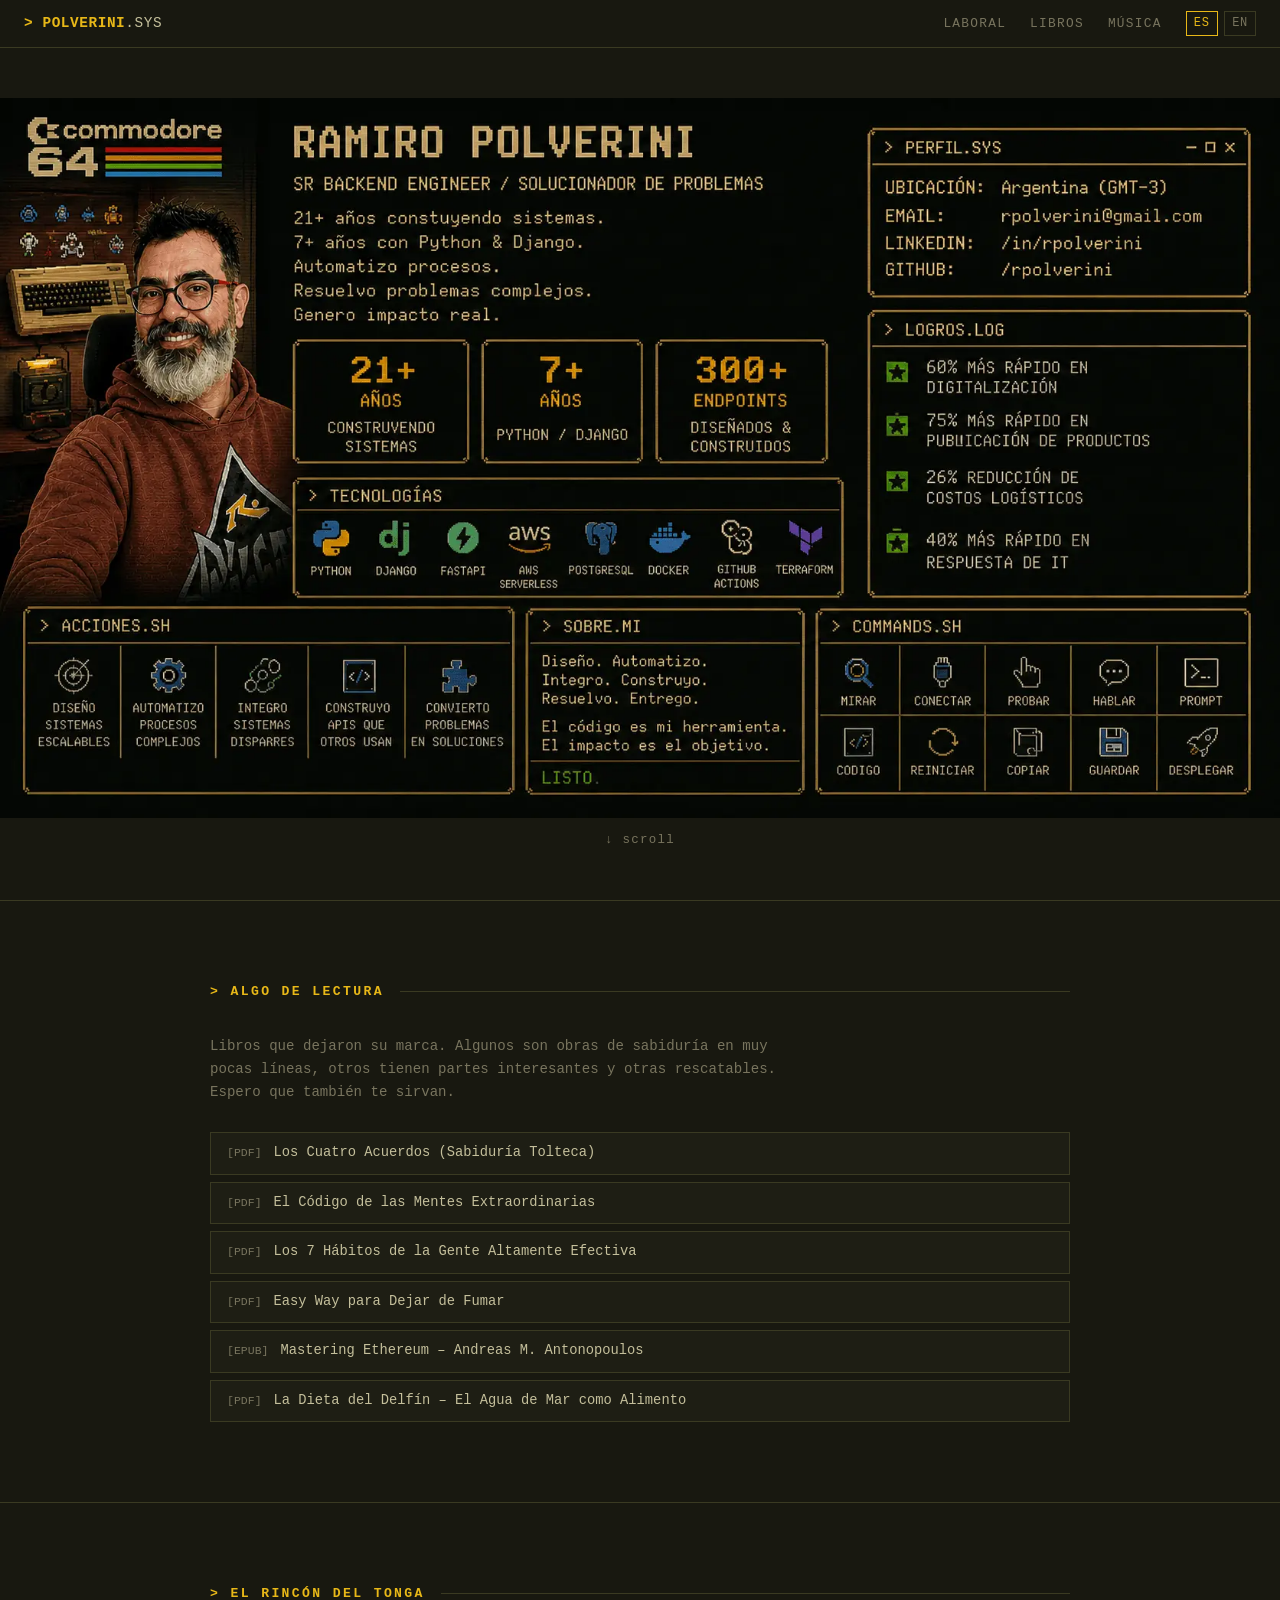
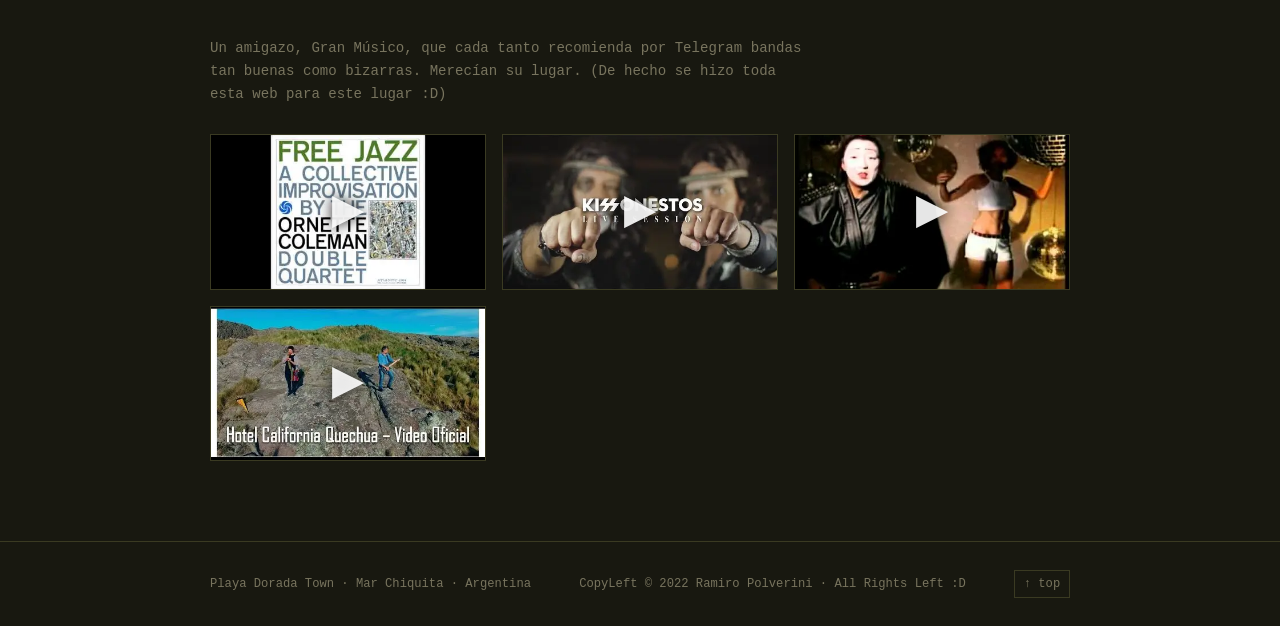
==== commit 3a1d664e: "Optimizaciones PageSpeed: CSS inline, srcset responsive, WebP - CSS inlineado en ambos HTML (elimina" ====
--- a/index.html
+++ b/index.html
@@ -5,8 +5,88 @@
   <meta name="viewport" content="width=device-width, initial-scale=1">
   <title>Ramiro Polverini – SR Backend Engineer</title>
   <meta name="description" content="Portfolio personal de Ramiro Polverini – SR Backend Engineer, Solucionador de Problemas. Playa Dorada, Mar Chiquita, Argentina.">
-  <link rel="preload" as="image" href="images/graphic_cv/GraphicCV.legacy.Spanish.webp" type="image/webp">
-  <link rel="stylesheet" href="css/style.css">
+
+  <!-- Preload LCP image with responsive srcset -->
+  <link rel="preload" as="image"
+    imagesrcset="images/graphic_cv/GraphicCV.legacy.Spanish-840w.webp 840w,
+                 images/graphic_cv/GraphicCV.legacy.Spanish.webp 1672w"
+    imagesizes="100vw"
+    fetchpriority="high">
+
+  <style>
+/* ── RESET ──────────────────────────────────────── */
+*,*::before,*::after{box-sizing:border-box;margin:0;padding:0}
+/* ── TOKENS ─────────────────────────────────────── */
+:root{
+  --bg:#181810;--surface:#1e1e14;--border:#3a3a22;
+  --text:#c4bf9b;--muted:#78745e;--accent:#e8b818;
+  --green:#5ab85a;--nav-h:48px
+}
+/* ── BASE ────────────────────────────────────────── */
+html{scroll-behavior:smooth}
+body{background:var(--bg);color:var(--text);font-family:'Courier New',Courier,monospace;font-size:16px;line-height:1.65}
+a{color:var(--accent);text-decoration:none}
+a:hover{color:#f5d050}
+/* ── NAVBAR ──────────────────────────────────────── */
+.nav{position:fixed;top:0;left:0;right:0;z-index:50;height:var(--nav-h);background:var(--bg);border-bottom:1px solid var(--border);display:flex;align-items:center;padding:0 1.5rem;gap:1.5rem}
+.nav-brand{color:var(--accent);font-weight:bold;font-size:.9rem;letter-spacing:.04em;flex-shrink:0}
+.nav-brand span{color:var(--text);font-weight:normal}
+.nav-end{margin-left:auto;display:flex;align-items:center;gap:1.5rem}
+.nav-links{display:flex;align-items:center;gap:1.5rem;list-style:none}
+.nav-links a{color:var(--muted);font-size:.8rem;letter-spacing:.1em;text-transform:uppercase;transition:color .15s}
+.nav-links a:hover{color:var(--accent)}
+.nav-lang{display:flex;gap:.4rem}
+.nav-lang a{font-size:.75rem;color:var(--muted);border:1px solid var(--border);padding:.1rem .45rem;letter-spacing:.05em;transition:color .15s,border-color .15s}
+.nav-lang a:hover,.nav-lang a[aria-current]{color:var(--accent);border-color:var(--accent)}
+.nav-toggle{display:none;background:none;border:1px solid var(--border);color:var(--accent);padding:.2rem .55rem;font-size:1.1rem;cursor:pointer;font-family:inherit;line-height:1;transition:border-color .15s}
+.nav-toggle:hover{border-color:var(--accent)}
+/* ── HERO ────────────────────────────────────────── */
+#laboral{padding-top:var(--nav-h);min-height:100vh;display:flex;flex-direction:column;align-items:center;justify-content:center;background:var(--bg)}
+.cv-wrap{position:relative;width:100%;max-width:1672px;margin:0 auto}
+.cv-wrap img{display:block;width:100%;height:auto}
+.cv-link{position:absolute;display:block;cursor:pointer;border-radius:2px;transition:background .15s,outline .15s}
+.cv-link:hover{background:rgba(232,184,24,.10);outline:1px solid rgba(232,184,24,.30)}
+.scroll-hint{margin-top:.75rem;color:var(--muted);font-size:.78rem;letter-spacing:.1em;animation:bob 1.8s ease-in-out infinite;user-select:none}
+@keyframes bob{0%,100%{transform:translateY(0)}50%{transform:translateY(5px)}}
+/* ── SECTIONS ────────────────────────────────────── */
+.section{padding:5rem 1.5rem;border-top:1px solid var(--border)}
+.section-inner{max-width:860px;margin:0 auto}
+.section-heading{display:flex;align-items:center;gap:1rem;margin-bottom:2rem}
+.section-heading h2{color:var(--accent);font-size:.82rem;letter-spacing:.18em;text-transform:uppercase;white-space:nowrap}
+.section-heading h2::before{content:'> '}
+.section-heading::after{content:'';flex:1;height:1px;background:var(--border)}
+.section-desc{color:var(--muted);font-size:.88rem;margin-bottom:1.75rem;max-width:600px}
+/* ── LIBROS ──────────────────────────────────────── */
+.book-list{display:flex;flex-direction:column;gap:.45rem}
+.book-item{display:flex;align-items:baseline;gap:.75rem;padding:.55rem 1rem;border:1px solid var(--border);background:var(--surface);color:var(--text);font-size:.86rem;transition:border-color .15s,color .15s,background .15s}
+.book-item::before{content:'[PDF]';color:var(--muted);font-size:.72rem;flex-shrink:0}
+.book-item.epub::before{content:'[EPUB]'}
+.book-item:hover{color:var(--accent);border-color:var(--accent);background:#22221a}
+/* ── MUSICA ──────────────────────────────────────── */
+.yt-grid{display:grid;grid-template-columns:repeat(auto-fill,minmax(260px,1fr));gap:1rem}
+.yt-card{position:relative;display:block;border:1px solid var(--border);overflow:hidden;aspect-ratio:16/9;background:var(--surface);transition:border-color .15s}
+.yt-card:hover{border-color:var(--accent)}
+.yt-card img{width:100%;height:100%;object-fit:cover;display:block;transition:opacity .2s}
+.yt-card:hover img{opacity:.72}
+.yt-play{position:absolute;inset:0;display:flex;align-items:center;justify-content:center;font-size:2.6rem;color:rgba(255,255,255,.9);text-shadow:0 0 14px rgba(0,0,0,.85);pointer-events:none;transition:transform .2s}
+.yt-card:hover .yt-play{transform:scale(1.15)}
+/* ── FOOTER ──────────────────────────────────────── */
+.site-footer{border-top:1px solid var(--border);padding:1.75rem 1.5rem;font-size:.76rem;color:var(--muted)}
+.footer-inner{max-width:860px;margin:0 auto;display:flex;justify-content:space-between;align-items:center;flex-wrap:wrap;gap:.75rem}
+.footer-inner a{color:var(--muted)}
+.footer-inner a:hover{color:var(--accent)}
+.back-top{border:1px solid var(--border);padding:.2rem .55rem;transition:color .15s,border-color .15s}
+.back-top:hover{color:var(--accent)!important;border-color:var(--accent)}
+/* ── RESPONSIVE ──────────────────────────────────── */
+@media(max-width:700px){
+  .nav-toggle{display:block}
+  .nav-end{display:none;flex-direction:column;align-items:flex-start;position:absolute;top:var(--nav-h);left:0;right:0;background:var(--bg);border-bottom:1px solid var(--border);padding:1rem 1.5rem;gap:1rem}
+  .nav-end.open{display:flex}
+  .nav-links{flex-direction:column;align-items:flex-start;gap:.8rem}
+  .section{padding:3rem 1rem}
+  .yt-grid{grid-template-columns:1fr}
+}
+  </style>
 </head>
 <body>
 
@@ -28,35 +108,29 @@
 
   <main>
 
-    <!-- ═══════════════════════════════════════
-         LABORAL — CV gráfico a pantalla completa
-         ═══════════════════════════════════════ -->
+    <!-- ═══ LABORAL — CV gráfico a pantalla completa ═══ -->
     <section id="laboral">
       <div class="cv-wrap">
         <picture>
-          <source srcset="images/graphic_cv/GraphicCV.legacy.Spanish.webp" type="image/webp">
+          <source type="image/webp"
+            srcset="images/graphic_cv/GraphicCV.legacy.Spanish-840w.webp 840w,
+                    images/graphic_cv/GraphicCV.legacy.Spanish.webp 1672w"
+            sizes="100vw">
           <img
             src="images/graphic_cv/GraphicCV.legacy.Spanish.png"
             alt="CV Gráfico – Ramiro Polverini, SR Backend Engineer"
-            width="1672"
-            height="941"
-            fetchpriority="high"
-          >
+            width="1672" height="941"
+            fetchpriority="high">
         </picture>
-
         <!--
-          Hotspots sobre el CV (PERFIL.SYS, esquina superior derecha).
-          Coordenadas aproximadas sobre imagen 1672×941:
-            LinkedIn: y≈155-190px (16.5%–20.2%), x≈1062px+ (63.5%)
-            GitHub:   y≈193-228px (20.5%–24.2%), x≈1062px+ (63.5%)
-          Ajustar top/height si la imagen cambia.
+          Hotspots PERFIL.SYS (esquina sup-der, imagen 1672×941).
+          LinkedIn: y≈15.7%, GitHub: y≈20.5%
         -->
         <a class="cv-link"
            href="https://www.linkedin.com/in/rpolverini/"
            target="_blank" rel="noopener"
            aria-label="LinkedIn – Ramiro Polverini"
            style="top:15%;left:63%;width:35%;height:6%"></a>
-
         <a class="cv-link"
            href="https://github.com/rpolverini"
            target="_blank" rel="noopener"
@@ -66,70 +140,64 @@
       <p class="scroll-hint">&#x2193;&nbsp;scroll</p>
     </section>
 
-    <!-- ═══════════════════════════════════════
-         LIBROS — Algo de Lectura
-         ═══════════════════════════════════════ -->
+    <!-- ═══ LIBROS ═══ -->
     <section id="libros" class="section">
       <div class="section-inner">
         <div class="section-heading"><h2>Algo de Lectura</h2></div>
         <p class="section-desc">
-          Libros que dejaron su marca. Algunos son obras de sabiduría
-          en muy pocas líneas, otros tienen partes interesantes y otras
-          rescatables. Espero que también te sirvan.
+          Libros que dejaron su marca. Algunos son obras de sabiduría en muy pocas líneas,
+          otros tienen partes interesantes y otras rescatables. Espero que también te sirvan.
         </p>
         <div class="book-list">
-          <a class="book-item" href="libros/los-4acuerdos.pdf">
-            Los Cuatro Acuerdos (Sabiduría Tolteca)
-          </a>
-          <a class="book-item" href="libros/El_codigo.pdf">
-            El Código de las Mentes Extraordinarias
-          </a>
-          <a class="book-item" href="libros/Los_7_Habitos.pdf">
-            Los 7 Hábitos de la Gente Altamente Efectiva
-          </a>
-          <a class="book-item" href="libros/Es_facil_dejar_de_fumar.pdf">
-            Easy Way para Dejar de Fumar
-          </a>
-          <a class="book-item epub" href="libros/Mastering_Ethereum.epub">
-            Mastering Ethereum – Andreas M. Antonopoulos
-          </a>
-          <a class="book-item" href="libros/la_dieta_del_delfin.pdf">
-            La Dieta del Delfín – El Agua de Mar como Alimento
-          </a>
+          <a class="book-item" href="libros/los-4acuerdos.pdf">Los Cuatro Acuerdos (Sabiduría Tolteca)</a>
+          <a class="book-item" href="libros/El_codigo.pdf">El Código de las Mentes Extraordinarias</a>
+          <a class="book-item" href="libros/Los_7_Habitos.pdf">Los 7 Hábitos de la Gente Altamente Efectiva</a>
+          <a class="book-item" href="libros/Es_facil_dejar_de_fumar.pdf">Easy Way para Dejar de Fumar</a>
+          <a class="book-item epub" href="libros/Mastering_Ethereum.epub">Mastering Ethereum – Andreas M. Antonopoulos</a>
+          <a class="book-item" href="libros/la_dieta_del_delfin.pdf">La Dieta del Delfín – El Agua de Mar como Alimento</a>
         </div>
       </div>
     </section>
 
-    <!-- ═══════════════════════════════════════
-         MUSICA — El Rincón del Tonga
-         ═══════════════════════════════════════ -->
+    <!-- ═══ MUSICA ═══ -->
     <section id="musica" class="section">
       <div class="section-inner">
         <div class="section-heading"><h2>El Rincón del Tonga</h2></div>
         <p class="section-desc">
-          Un amigazo, Gran Músico, que cada tanto recomienda por Telegram
-          bandas tan buenas como bizarras. Merecían su lugar.
-          (De hecho se hizo toda esta web para este lugar :D)
+          Un amigazo, Gran Músico, que cada tanto recomienda por Telegram bandas tan buenas
+          como bizarras. Merecían su lugar. (De hecho se hizo toda esta web para este lugar :D)
         </p>
         <div class="yt-grid">
           <a class="yt-card" href="https://www.youtube.com/watch?v=iPDzlSda8P8"
              target="_blank" rel="noopener" aria-label="Ver video en YouTube">
-            <img src="images/yt/iPDzlSda8P8.jpg" alt="" width="480" height="360" loading="lazy">
+            <picture>
+              <source srcset="images/yt/iPDzlSda8P8.webp" type="image/webp">
+              <img src="images/yt/iPDzlSda8P8.jpg" alt="" width="480" height="360" loading="lazy">
+            </picture>
             <span class="yt-play">&#9654;</span>
           </a>
           <a class="yt-card" href="https://www.youtube.com/watch?v=MuTVmB80Cak"
              target="_blank" rel="noopener" aria-label="Ver video en YouTube">
-            <img src="images/yt/MuTVmB80Cak.jpg" alt="" width="480" height="360" loading="lazy">
+            <picture>
+              <source srcset="images/yt/MuTVmB80Cak.webp" type="image/webp">
+              <img src="images/yt/MuTVmB80Cak.jpg" alt="" width="480" height="360" loading="lazy">
+            </picture>
             <span class="yt-play">&#9654;</span>
           </a>
           <a class="yt-card" href="https://www.youtube.com/watch?v=lpZTxSGl_vs"
              target="_blank" rel="noopener" aria-label="Ver video en YouTube">
-            <img src="images/yt/lpZTxSGl_vs.jpg" alt="" width="480" height="360" loading="lazy">
+            <picture>
+              <source srcset="images/yt/lpZTxSGl_vs.webp" type="image/webp">
+              <img src="images/yt/lpZTxSGl_vs.jpg" alt="" width="480" height="360" loading="lazy">
+            </picture>
             <span class="yt-play">&#9654;</span>
           </a>
           <a class="yt-card" href="https://www.youtube.com/watch?v=5fhE6Aqb_p0"
              target="_blank" rel="noopener" aria-label="Ver video en YouTube">
-            <img src="images/yt/5fhE6Aqb_p0.jpg" alt="" width="480" height="360" loading="lazy">
+            <picture>
+              <source srcset="images/yt/5fhE6Aqb_p0.webp" type="image/webp">
+              <img src="images/yt/5fhE6Aqb_p0.jpg" alt="" width="480" height="360" loading="lazy">
+            </picture>
             <span class="yt-play">&#9654;</span>
           </a>
         </div>
@@ -148,11 +216,11 @@
 
   <script>
     (function(){
-      var btn = document.getElementById('nav-toggle');
-      var menu = document.getElementById('nav-end');
-      btn.addEventListener('click', function(){
-        var open = menu.classList.toggle('open');
-        btn.setAttribute('aria-expanded', open);
+      var btn=document.getElementById('nav-toggle');
+      var menu=document.getElementById('nav-end');
+      btn.addEventListener('click',function(){
+        var open=menu.classList.toggle('open');
+        btn.setAttribute('aria-expanded',open);
       });
     })();
   </script>
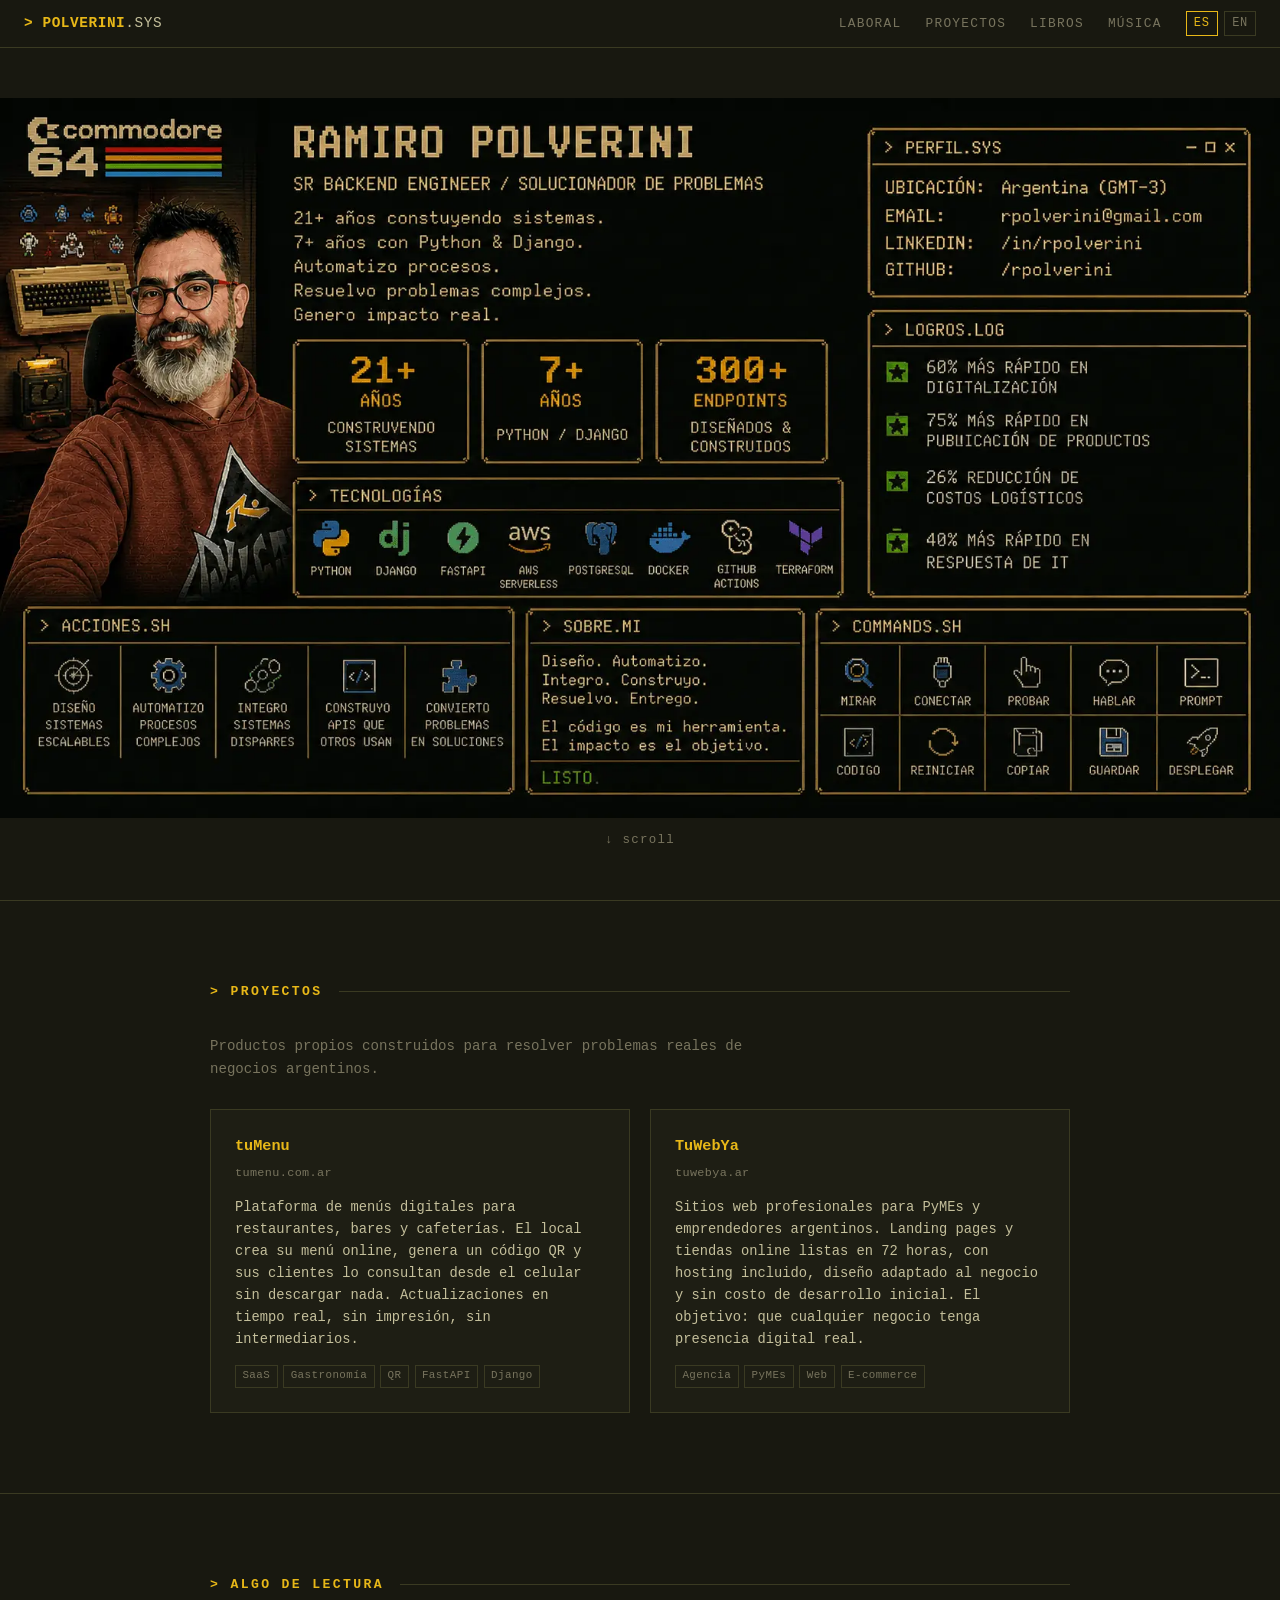
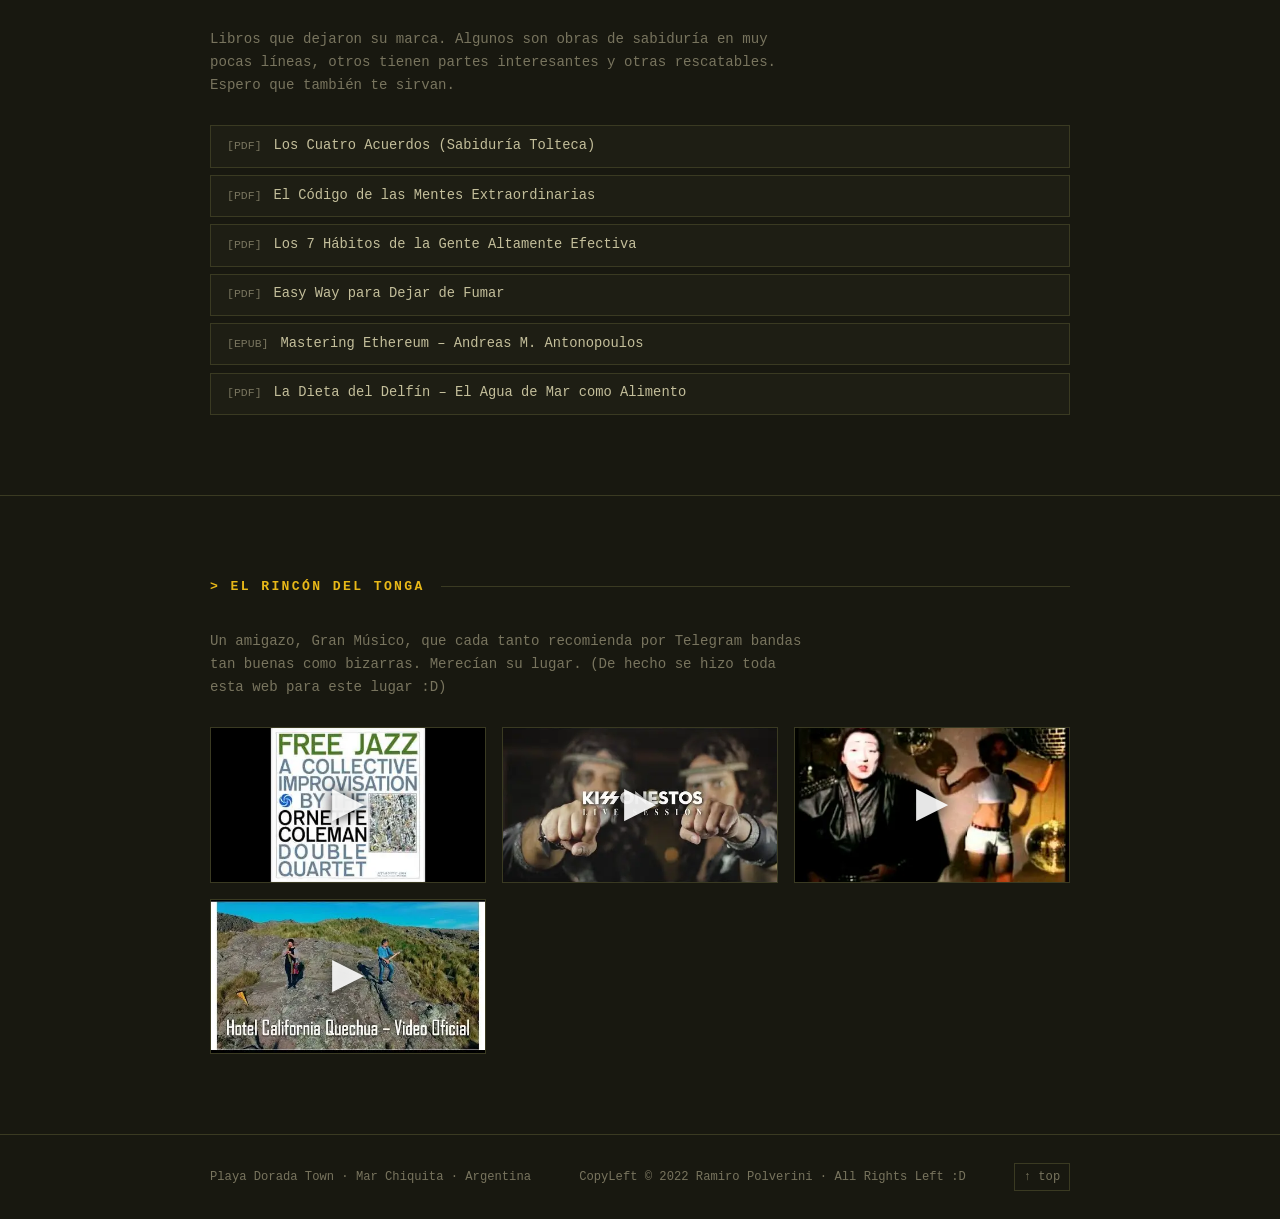
==== commit 24f339ae: "Fix hotspots CV + sección Proyectos (tuMenu / TuWebYa) - Hotspots LinkedIn/GitHub corregidos: left 6" ====
--- a/index.html
+++ b/index.html
@@ -77,6 +77,16 @@
 .footer-inner a:hover{color:var(--accent)}
 .back-top{border:1px solid var(--border);padding:.2rem .55rem;transition:color .15s,border-color .15s}
 .back-top:hover{color:var(--accent)!important;border-color:var(--accent)}
+/* ── PROYECTOS ───────────────────────────────────── */
+.projects-grid{display:grid;grid-template-columns:repeat(auto-fill,minmax(280px,1fr));gap:1.25rem}
+.project-card{border:1px solid var(--border);background:var(--surface);padding:1.5rem;transition:border-color .15s,background .15s}
+.project-card:hover{border-color:var(--accent);background:#22221a}
+.project-name{color:var(--accent);font-size:.95rem;font-weight:bold;margin-bottom:.3rem}
+.project-url{font-size:.74rem;color:var(--muted);display:block;margin-bottom:.85rem;letter-spacing:.03em}
+.project-url:hover{color:var(--accent)}
+.project-desc{font-size:.86rem;color:var(--text);line-height:1.6}
+.project-tags{margin-top:.85rem;display:flex;flex-wrap:wrap;gap:.35rem}
+.project-tag{font-size:.68rem;color:var(--muted);border:1px solid var(--border);padding:.1rem .4rem;letter-spacing:.04em}
 /* ── RESPONSIVE ──────────────────────────────────── */
 @media(max-width:700px){
   .nav-toggle{display:block}
@@ -96,6 +106,7 @@
     <div class="nav-end" id="nav-end">
       <ul class="nav-links">
         <li><a href="#laboral">Laboral</a></li>
+        <li><a href="#proyectos">Proyectos</a></li>
         <li><a href="#libros">Libros</a></li>
         <li><a href="#musica">Música</a></li>
       </ul>
@@ -130,14 +141,62 @@
            href="https://www.linkedin.com/in/rpolverini/"
            target="_blank" rel="noopener"
            aria-label="LinkedIn – Ramiro Polverini"
-           style="top:15%;left:63%;width:35%;height:6%"></a>
+           style="top:22%;left:67%;width:30%;height:6%"></a>
         <a class="cv-link"
            href="https://github.com/rpolverini"
            target="_blank" rel="noopener"
            aria-label="GitHub – rpolverini"
-           style="top:21%;left:63%;width:35%;height:6%"></a>
+           style="top:28%;left:67%;width:30%;height:6%"></a>
       </div>
       <p class="scroll-hint">&#x2193;&nbsp;scroll</p>
+    </section>
+
+    <!-- ═══ PROYECTOS ═══ -->
+    <section id="proyectos" class="section">
+      <div class="section-inner">
+        <div class="section-heading"><h2>Proyectos</h2></div>
+        <p class="section-desc">
+          Productos propios construidos para resolver problemas reales de negocios argentinos.
+        </p>
+        <div class="projects-grid">
+
+          <div class="project-card">
+            <p class="project-name">tuMenu</p>
+            <a class="project-url" href="https://tumenu.com.ar" target="_blank" rel="noopener">tumenu.com.ar</a>
+            <p class="project-desc">
+              Plataforma de menús digitales para restaurantes, bares y cafeterías.
+              El local crea su menú online, genera un código QR y sus clientes
+              lo consultan desde el celular sin descargar nada. Actualizaciones
+              en tiempo real, sin impresión, sin intermediarios.
+            </p>
+            <div class="project-tags">
+              <span class="project-tag">SaaS</span>
+              <span class="project-tag">Gastronomía</span>
+              <span class="project-tag">QR</span>
+              <span class="project-tag">FastAPI</span>
+              <span class="project-tag">Django</span>
+            </div>
+          </div>
+
+          <div class="project-card">
+            <p class="project-name">TuWebYa</p>
+            <a class="project-url" href="https://tuwebya.ar" target="_blank" rel="noopener">tuwebya.ar</a>
+            <p class="project-desc">
+              Sitios web profesionales para PyMEs y emprendedores argentinos.
+              Landing pages y tiendas online listas en 72 horas, con hosting
+              incluido, diseño adaptado al negocio y sin costo de desarrollo inicial.
+              El objetivo: que cualquier negocio tenga presencia digital real.
+            </p>
+            <div class="project-tags">
+              <span class="project-tag">Agencia</span>
+              <span class="project-tag">PyMEs</span>
+              <span class="project-tag">Web</span>
+              <span class="project-tag">E-commerce</span>
+            </div>
+          </div>
+
+        </div>
+      </div>
     </section>
 
     <!-- ═══ LIBROS ═══ -->
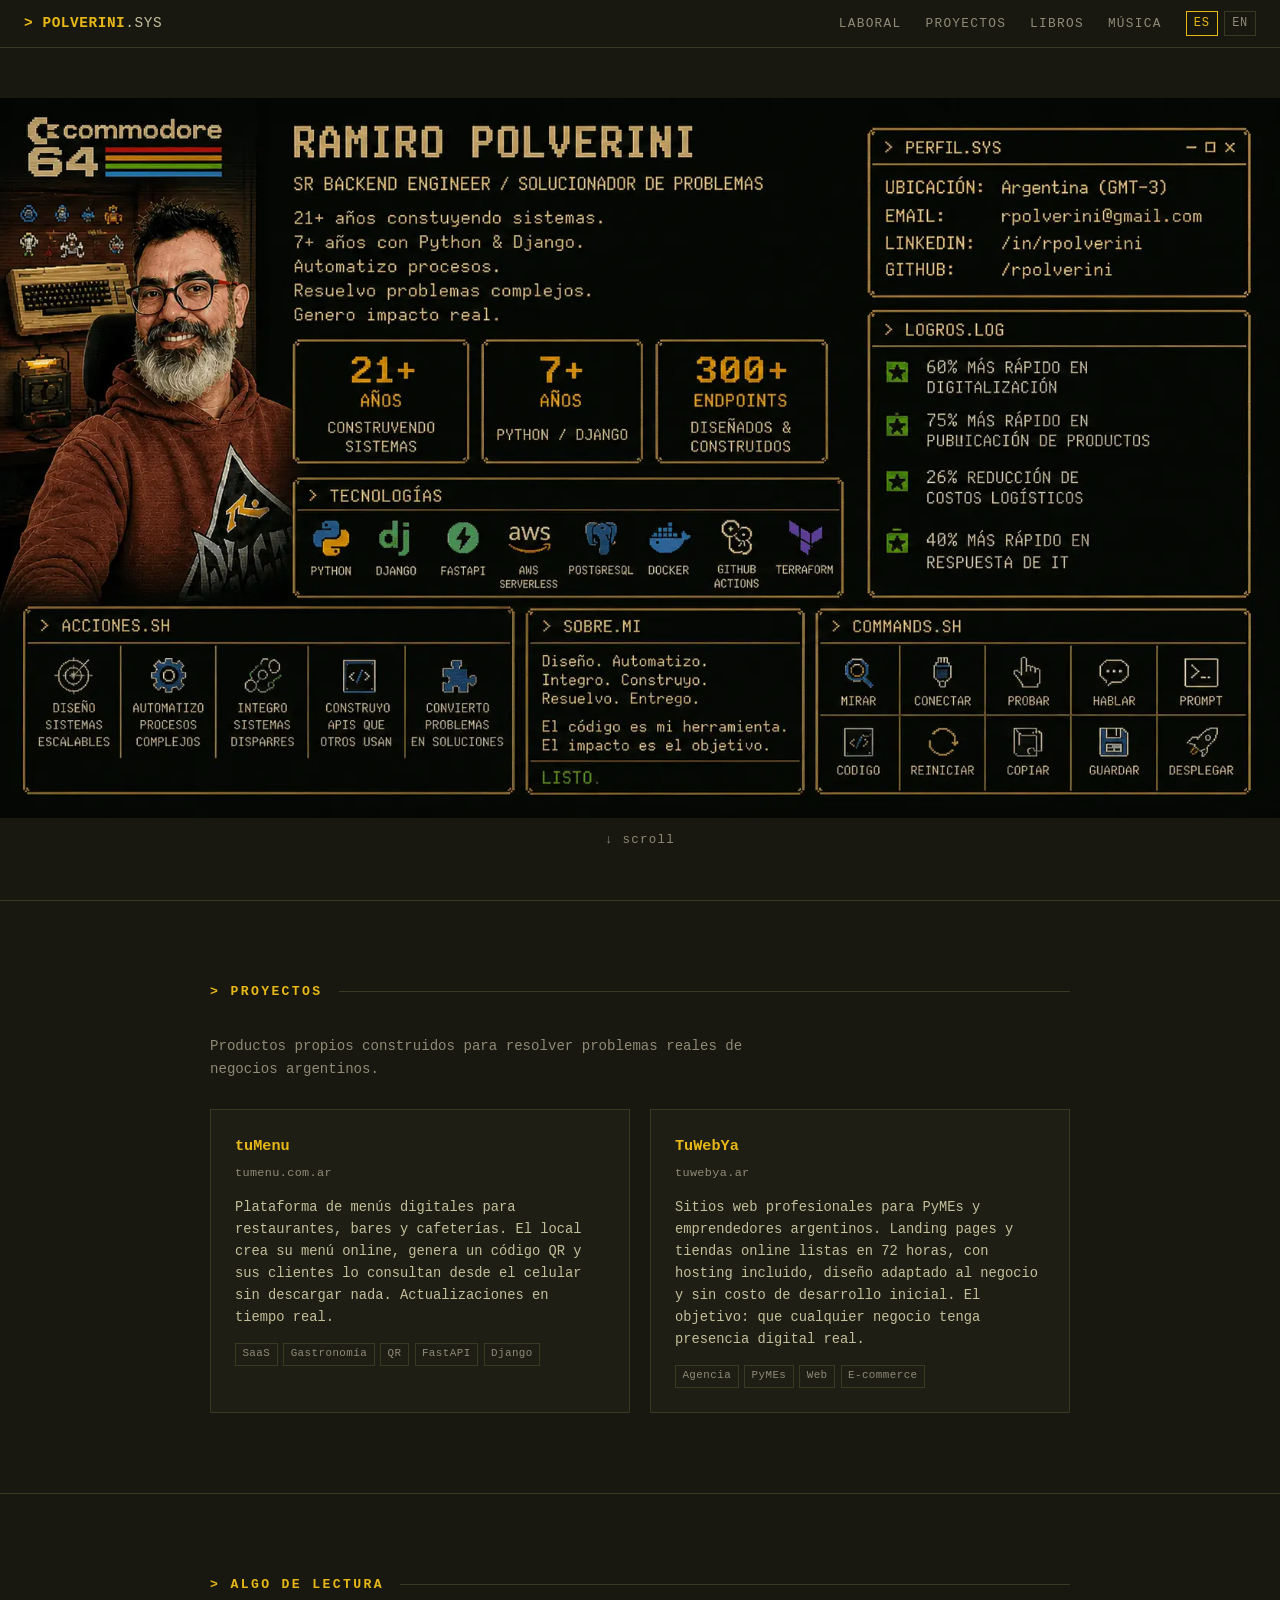
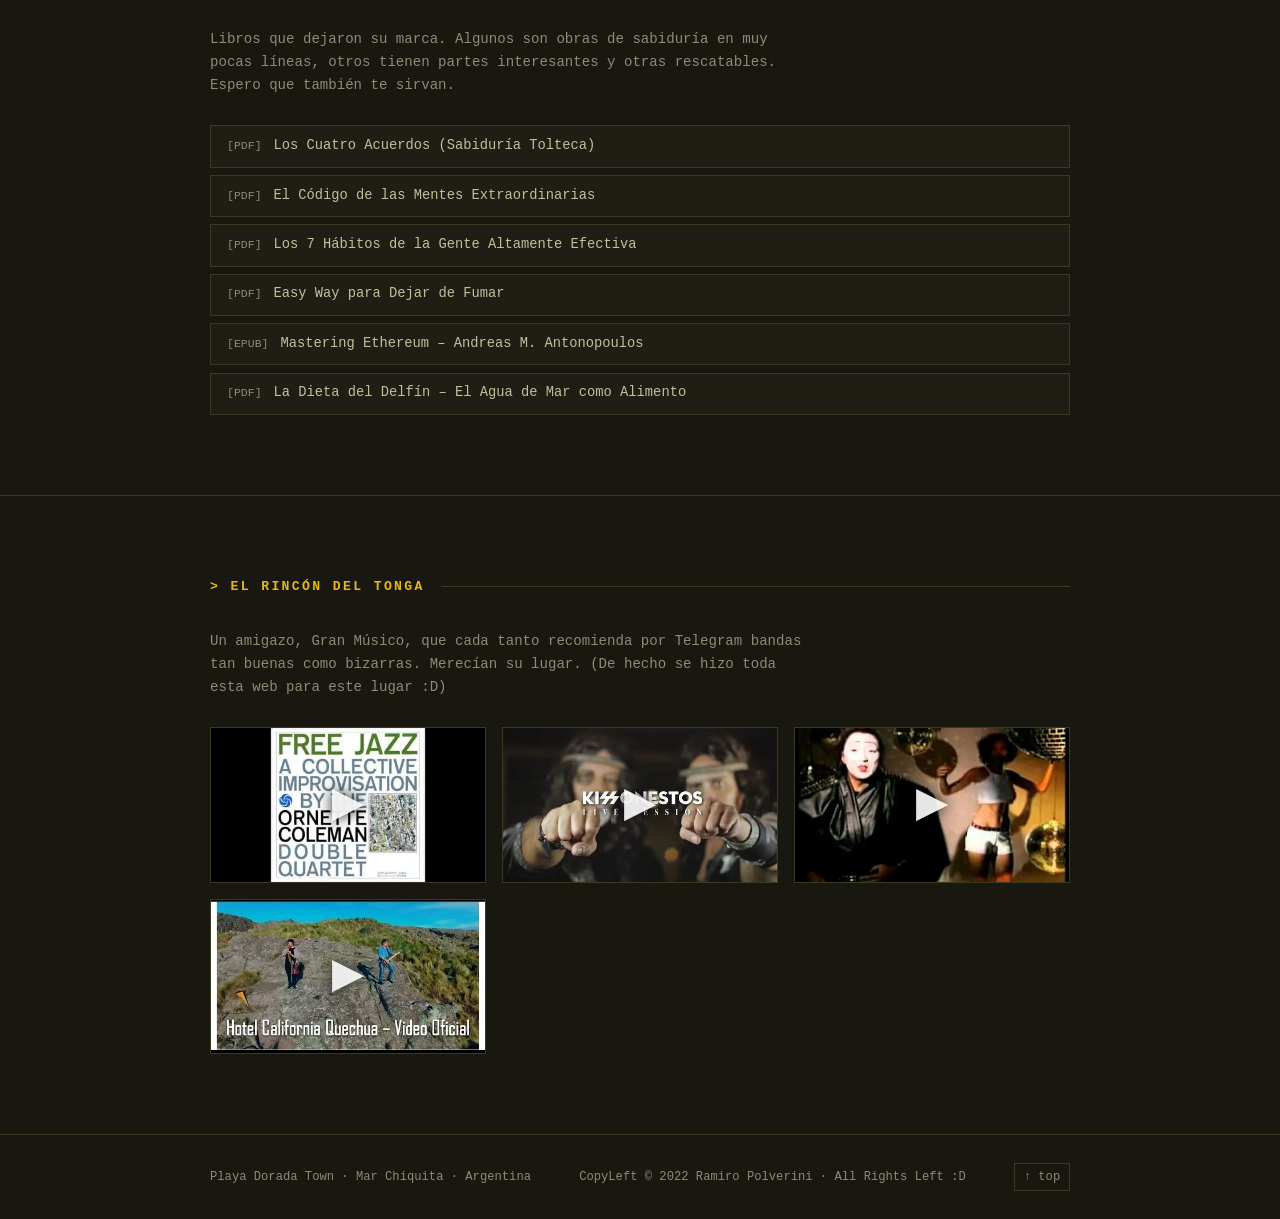
==== commit d3ff5b2f: "Accesibilidad: contraste, hotspots LinkedIn/GitHub y aria-labels - Sube --muted de #78745e a #908a77" ====
--- a/index.html
+++ b/index.html
@@ -19,7 +19,7 @@
 /* ── TOKENS ─────────────────────────────────────── */
 :root{
   --bg:#181810;--surface:#1e1e14;--border:#3a3a22;
-  --text:#c4bf9b;--muted:#78745e;--accent:#e8b818;
+  --text:#c4bf9b;--muted:#908a77;--accent:#e8b818;
   --green:#5ab85a;--nav-h:48px
 }
 /* ── BASE ────────────────────────────────────────── */
@@ -135,18 +135,18 @@
         </picture>
         <!--
           Hotspots PERFIL.SYS (esquina sup-der, imagen 1672×941).
-          LinkedIn: y≈15.7%, GitHub: y≈20.5%
+          LinkedIn: y=155-198px (16.5%-21.0%), GitHub: y=198-243px (21.0%-25.8%)
         -->
         <a class="cv-link"
            href="https://www.linkedin.com/in/rpolverini/"
            target="_blank" rel="noopener"
            aria-label="LinkedIn – Ramiro Polverini"
-           style="top:22%;left:67%;width:30%;height:6%"></a>
+           style="top:16%;left:67%;width:30%;height:6%"></a>
         <a class="cv-link"
            href="https://github.com/rpolverini"
            target="_blank" rel="noopener"
            aria-label="GitHub – rpolverini"
-           style="top:28%;left:67%;width:30%;height:6%"></a>
+           style="top:21%;left:67%;width:30%;height:6%"></a>
       </div>
       <p class="scroll-hint">&#x2193;&nbsp;scroll</p>
     </section>
@@ -167,7 +167,7 @@
               Plataforma de menús digitales para restaurantes, bares y cafeterías.
               El local crea su menú online, genera un código QR y sus clientes
               lo consultan desde el celular sin descargar nada. Actualizaciones
-              en tiempo real, sin impresión, sin intermediarios.
+              en tiempo real.
             </p>
             <div class="project-tags">
               <span class="project-tag">SaaS</span>
@@ -228,36 +228,36 @@
         </p>
         <div class="yt-grid">
           <a class="yt-card" href="https://www.youtube.com/watch?v=iPDzlSda8P8"
-             target="_blank" rel="noopener" aria-label="Ver video en YouTube">
+             target="_blank" rel="noopener" aria-label="Ver en YouTube: Ornette Coleman – Free Jazz">
             <picture>
               <source srcset="images/yt/iPDzlSda8P8.webp" type="image/webp">
-              <img src="images/yt/iPDzlSda8P8.jpg" alt="" width="480" height="360" loading="lazy">
-            </picture>
-            <span class="yt-play">&#9654;</span>
+              <img src="images/yt/iPDzlSda8P8.jpg" alt="Ornette Coleman – Free Jazz" width="480" height="360" loading="lazy">
+            </picture>
+            <span class="yt-play" aria-hidden="true">&#9654;</span>
           </a>
           <a class="yt-card" href="https://www.youtube.com/watch?v=MuTVmB80Cak"
-             target="_blank" rel="noopener" aria-label="Ver video en YouTube">
+             target="_blank" rel="noopener" aria-label="Ver en YouTube: Kissonestos – Live Session">
             <picture>
               <source srcset="images/yt/MuTVmB80Cak.webp" type="image/webp">
-              <img src="images/yt/MuTVmB80Cak.jpg" alt="" width="480" height="360" loading="lazy">
-            </picture>
-            <span class="yt-play">&#9654;</span>
+              <img src="images/yt/MuTVmB80Cak.jpg" alt="Kissonestos – Live Session" width="480" height="360" loading="lazy">
+            </picture>
+            <span class="yt-play" aria-hidden="true">&#9654;</span>
           </a>
           <a class="yt-card" href="https://www.youtube.com/watch?v=lpZTxSGl_vs"
-             target="_blank" rel="noopener" aria-label="Ver video en YouTube">
+             target="_blank" rel="noopener" aria-label="Ver en YouTube: selección musical del Tonga 3">
             <picture>
               <source srcset="images/yt/lpZTxSGl_vs.webp" type="image/webp">
-              <img src="images/yt/lpZTxSGl_vs.jpg" alt="" width="480" height="360" loading="lazy">
-            </picture>
-            <span class="yt-play">&#9654;</span>
+              <img src="images/yt/lpZTxSGl_vs.jpg" alt="Selección musical del Tonga 3" width="480" height="360" loading="lazy">
+            </picture>
+            <span class="yt-play" aria-hidden="true">&#9654;</span>
           </a>
           <a class="yt-card" href="https://www.youtube.com/watch?v=5fhE6Aqb_p0"
-             target="_blank" rel="noopener" aria-label="Ver video en YouTube">
+             target="_blank" rel="noopener" aria-label="Ver en YouTube: Hotel California Quechua – Video Oficial">
             <picture>
               <source srcset="images/yt/5fhE6Aqb_p0.webp" type="image/webp">
-              <img src="images/yt/5fhE6Aqb_p0.jpg" alt="" width="480" height="360" loading="lazy">
-            </picture>
-            <span class="yt-play">&#9654;</span>
+              <img src="images/yt/5fhE6Aqb_p0.jpg" alt="Hotel California Quechua – Video Oficial" width="480" height="360" loading="lazy">
+            </picture>
+            <span class="yt-play" aria-hidden="true">&#9654;</span>
           </a>
         </div>
       </div>
